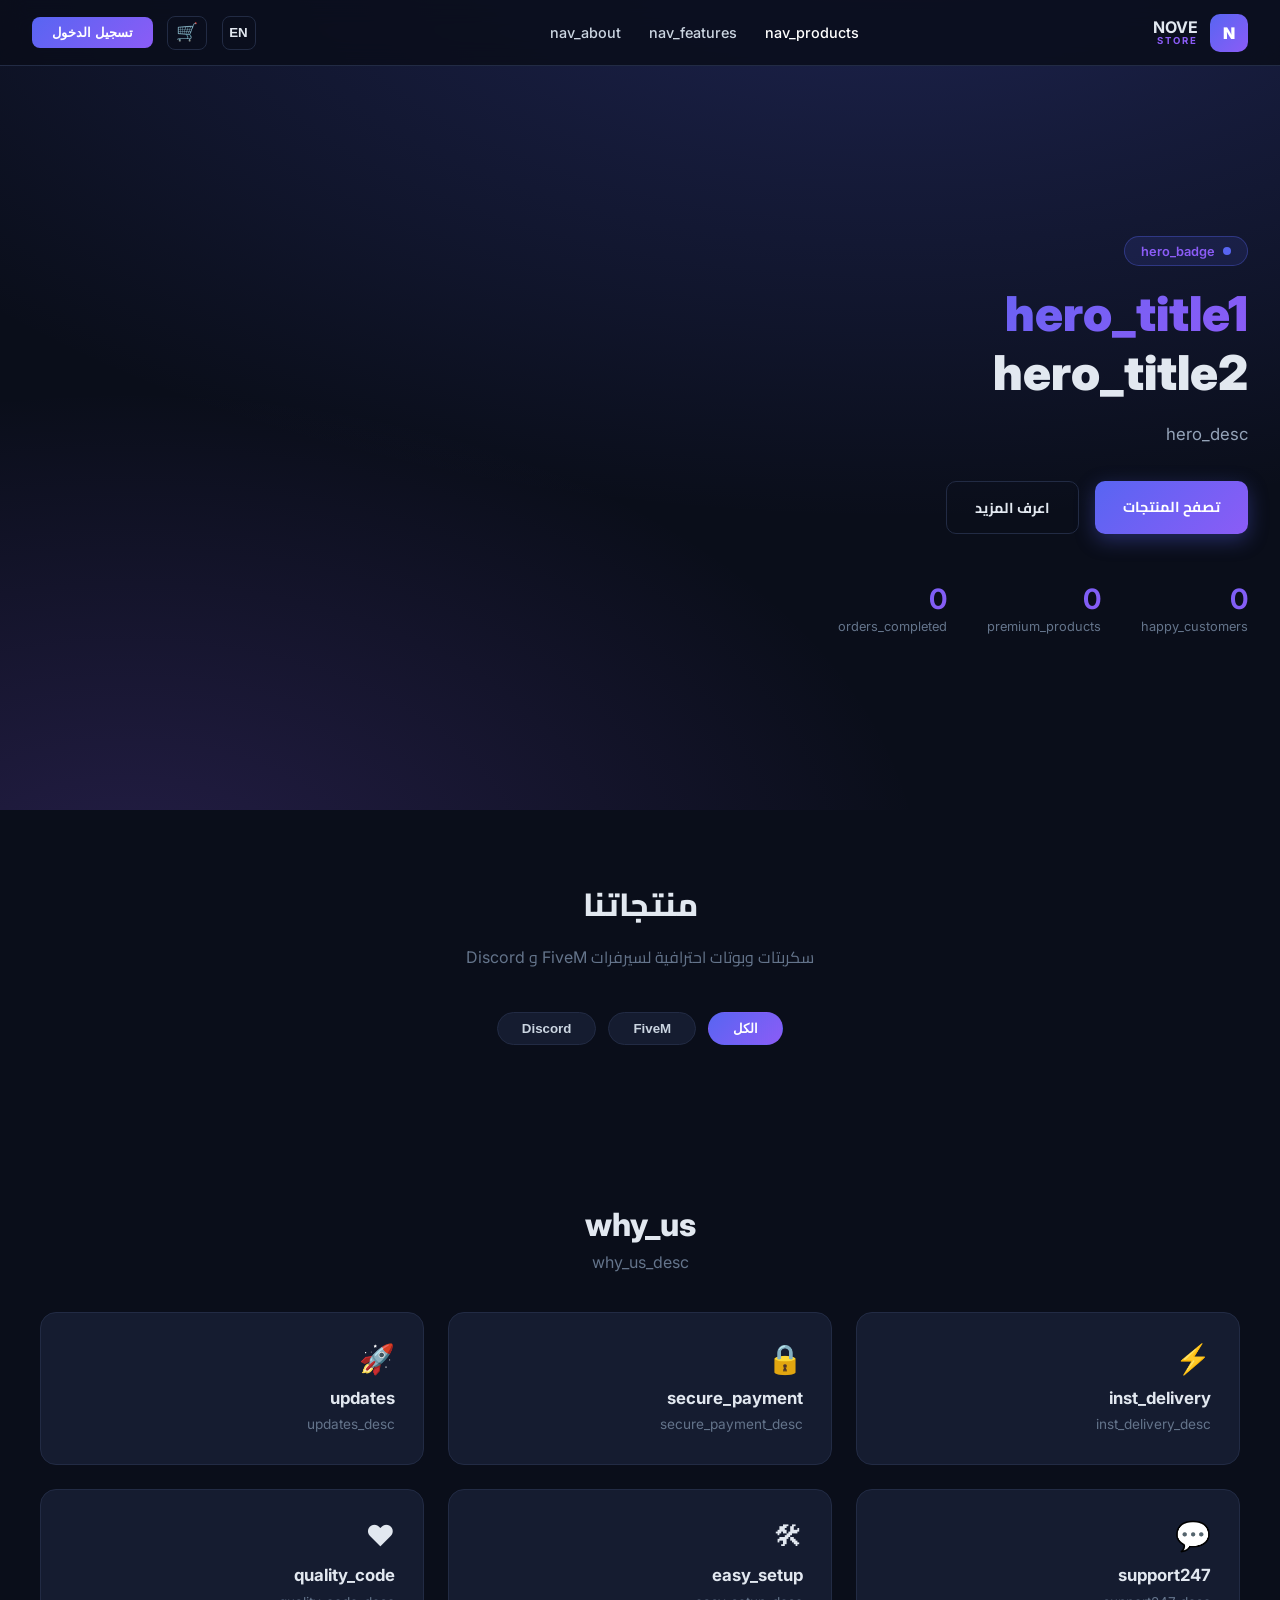
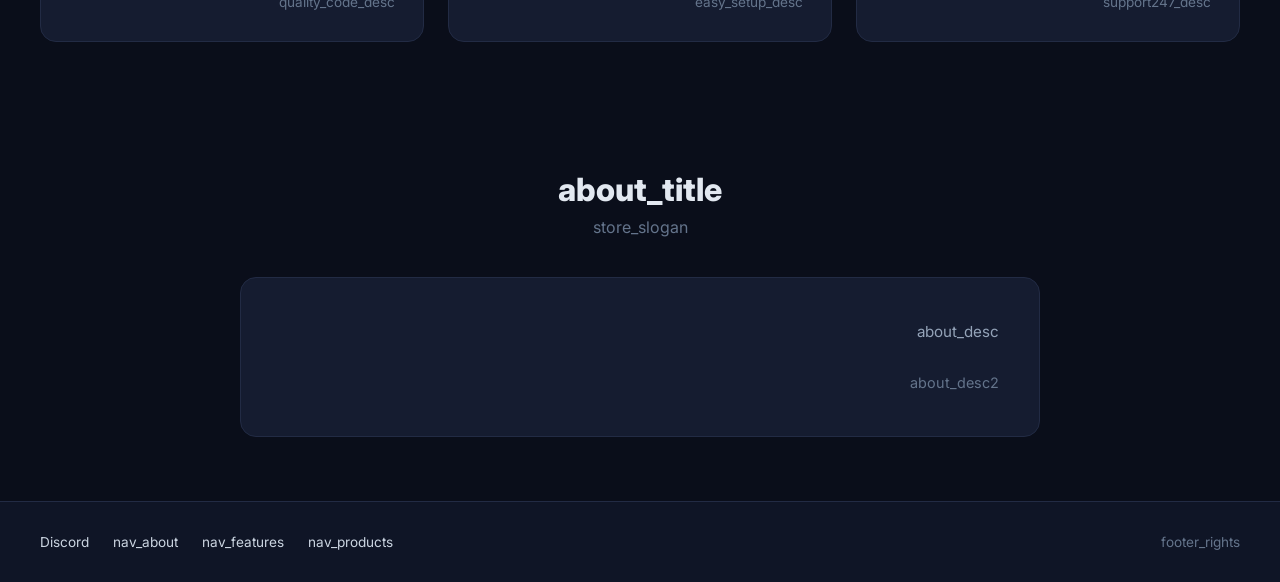
==== index.html @ d432e352 "first commit" ====
<!DOCTYPE html>
<html lang="ar" dir="rtl">
<head>
  <meta charset="UTF-8">
  <meta name="viewport" content="width=device-width, initial-scale=1.0">
  <title>Nove Store - FiveM &amp; Discord Products</title>
  <meta name="description" content="Premium FiveM scripts, Discord bots, and gaming resources.">
  <link rel="icon" href="data:image/svg+xml,<svg xmlns='http://www.w3.org/2000/svg' viewBox='0 0 100 100'><text y='.9em' font-size='90'>N</text></svg>">
  <link rel="stylesheet" href="css/style.css">
</head>
<body>

  <!-- NAVBAR -->
  <nav class="navbar">
    <a href="index.html" class="nav-brand">
      <div class="nav-brand-icon">N</div>
      <div class="nav-brand-text">NOVE <span>STORE</span></div>
    </a>

    <ul class="nav-links">
      <li><a href="#products" class="active" data-i18n="nav_products">Products</a></li>
      <li><a href="#features" data-i18n="nav_features">Features</a></li>
      <li><a href="#about" data-i18n="nav_about">About</a></li>
    </ul>

    <div class="nav-actions">
      <button class="lang-toggle" id="lang-toggle" onclick="APP.toggleLang()" title="Language">EN</button>
      <button class="nav-cart" onclick="APP.openCart()">&#128722;<span class="cart-badge hidden">0</span></button>
      <div id="auth-buttons" class="nav-actions">
        <button class="btn-nav btn-nav-filled" onclick="document.getElementById('auth-modal').classList.add('active')" data-i18n="sign_in">Sign In</button>
      </div>
      <div class="user-menu" id="user-menu">
        <img class="user-avatar" src="" alt="User" onclick="APP.toggleUserDropdown()">
        <div class="user-dropdown">
          <div class="user-dropdown-header">
            <h4 class="user-name">User</h4>
            <p class="user-email">user@email.com</p>
          </div>
          <a href="pages/admin.html" class="admin-link" data-i18n="admin_panel">&#9881; Admin Panel</a>
          <button onclick="APP.logout()" data-i18n="sign_out">&#10140; Sign Out</button>
        </div>
      </div>
      <button class="mobile-toggle">&#9776;</button>
    </div>
  </nav>

  <!-- HERO -->
  <section class="hero" id="home">
    <div class="hero-content">
      <div class="hero-badge"><span class="hero-badge-dot"></span><span data-i18n="hero_badge">Premium FiveM &amp; Discord Products</span></div>
      <h1><span data-i18n="hero_title1">Premium Scripts &amp; Bots</span> <span data-i18n="hero_title2">For Your Server</span></h1>
      <p data-i18n="hero_desc">High-quality FiveM scripts, Discord bots, and gaming resources. Professional tools for serious server owners.</p>
      <div class="hero-actions">
        <a href="#products" class="btn-primary" data-i18n="browse">Browse Products</a>
        <a href="#features" class="btn-secondary" data-i18n="learn_more">Learn More</a>
      </div>
      <div class="hero-stats">
        <div class="hero-stat"><h3 id="stat-customers">0</h3><p data-i18n="happy_customers">Happy Customers</p></div>
        <div class="hero-stat"><h3 id="stat-products">0</h3><p data-i18n="premium_products">Premium Products</p></div>
        <div class="hero-stat"><h3 id="stat-orders">0</h3><p data-i18n="orders_completed">Orders Completed</p></div>
      </div>
    </div>
  </section>

  <!-- PRODUCTS -->
  <section class="section" id="products">
    <div class="section-header">
      <h2 data-i18n="our_products">Our Products</h2>
      <p data-i18n="our_products_desc">Professional scripts and bots for your FiveM and Discord servers</p>
    </div>
    <div class="category-filters">
      <button class="filter-btn active" onclick="APP.filterProducts('all')" data-i18n="all">All</button>
      <button class="filter-btn" onclick="APP.filterProducts('fivem')">FiveM</button>
      <button class="filter-btn" onclick="APP.filterProducts('discord')">Discord</button>
    </div>
    <div class="products-grid" id="products-grid"></div>
  </section>

  <!-- FEATURES -->
  <section class="section" id="features">
    <div class="section-header"><h2 data-i18n="why_us">Why Choose Nove Store?</h2><p data-i18n="why_us_desc">We deliver quality, support, and reliability</p></div>
    <div class="features-grid">
      <div class="feature-card"><div class="feature-icon">&#9889;</div><h3 data-i18n="inst_delivery">Instant Delivery</h3><p data-i18n="inst_delivery_desc">Get your products instantly after payment. No waiting, no delays.</p></div>
      <div class="feature-card"><div class="feature-icon">&#128274;</div><h3 data-i18n="secure_payment">Secure Payment</h3><p data-i18n="secure_payment_desc">Safe and secure payments through PayPal. Your data is protected.</p></div>
      <div class="feature-card"><div class="feature-icon">&#128640;</div><h3 data-i18n="updates">Regular Updates</h3><p data-i18n="updates_desc">All products receive regular updates and improvements.</p></div>
      <div class="feature-card"><div class="feature-icon">&#128172;</div><h3 data-i18n="support247">24/7 Support</h3><p data-i18n="support247_desc">Our support team is available around the clock on Discord.</p></div>
      <div class="feature-card"><div class="feature-icon">&#128736;</div><h3 data-i18n="easy_setup">Easy Setup</h3><p data-i18n="easy_setup_desc">All products come with detailed documentation and easy installation.</p></div>
      <div class="feature-card"><div class="feature-icon">&#10084;</div><h3 data-i18n="quality_code">Quality Code</h3><p data-i18n="quality_code_desc">Clean, optimized, and well-documented code you can trust.</p></div>
    </div>
  </section>

  <!-- ABOUT -->
  <section class="section" id="about">
    <div class="section-header"><h2 data-i18n="about_title">About Nove Store</h2><p data-i18n="store_slogan">Your trusted source for FiveM and Discord products</p></div>
    <div class="features-grid" style="max-width: 800px; margin: 0 auto;">
      <div class="feature-card" style="grid-column: 1 / -1; text-align: right; padding: 2.5rem;">
        <p style="color: var(--gray-300); font-size: 0.95rem; line-height: 1.8; margin-bottom: 1.5rem;" data-i18n="about_desc">Nove Store is a premium marketplace for FiveM scripts, Discord bots, and gaming resources. We specialize in providing high-quality, well-coded products that help you build and manage your gaming communities.</p>
        <p style="color: var(--gray-400); font-size: 0.9rem; line-height: 1.8;" data-i18n="about_desc2">Our mission is to deliver professional-grade tools at affordable prices with exceptional customer support. Every product is tested, documented, and comes with free updates.</p>
      </div>
    </div>
  </section>

  <!-- FOOTER -->
  <footer class="footer">
    <div class="footer-content">
      <p data-i18n="footer_rights">&copy; 2026 Nove Store. All rights reserved.</p>
      <div class="footer-links">
        <a href="#products" data-i18n="nav_products">Products</a>
        <a href="#features" data-i18n="nav_features">Features</a>
        <a href="#about" data-i18n="nav_about">About</a>
        <a href="https://discord.gg/nove" target="_blank">Discord</a>
      </div>
    </div>
  </footer>

  <!-- AUTH MODAL -->
  <div class="modal-overlay" id="auth-modal">
    <div class="modal">
      <button class="modal-close" onclick="APP.closeModal('auth-modal')">&times;</button>
      <div class="modal-body">
        <h2 data-i18n="signin_title">Welcome to Nove Store</h2>
        <p data-i18n="signin_desc">Sign in to make purchases and manage your orders</p>
        <div class="auth-tabs">
          <button class="auth-tab active" data-tab="login" onclick="APP.showAuthTab('login')" data-i18n="tab_login">Login</button>
          <button class="auth-tab" data-tab="register" onclick="APP.showAuthTab('register')" data-i18n="tab_register">Register</button>
        </div>
        <div class="auth-form" id="auth-login-form">
          <form onsubmit="APP.loginWithEmail(event)">
            <div class="form-group">
              <label data-i18n="email_label">Email</label>
              <input type="email" id="auth-email" placeholder="example@email.com" required>
            </div>
            <div class="form-group">
              <label data-i18n="password_label">Password</label>
              <input type="password" id="auth-password" placeholder="&#9679;&#9679;&#9679;&#9679;&#9679;&#9679;" required minlength="6">
            </div>
            <button type="submit" class="auth-google-btn" style="background:var(--primary); color:#fff; margin-top:0.5rem;"><span data-i18n="tab_login">Login</span></button>
          </form>
        </div>
        <div class="auth-form" id="auth-register-form" style="display:none;">
          <form onsubmit="APP.registerWithEmail(event)">
            <div class="form-group">
              <label data-i18n="name_label">Full Name</label>
              <input type="text" id="reg-name" placeholder="John Doe" required>
            </div>
            <div class="form-group">
              <label data-i18n="email_label">Email</label>
              <input type="email" id="reg-email" placeholder="example@email.com" required>
            </div>
            <div class="form-group">
              <label data-i18n="password_label">Password</label>
              <input type="password" id="reg-password" placeholder="&#9679;&#9679;&#9679;&#9679;&#9679;&#9679;" required minlength="6">
            </div>
            <button type="submit" class="auth-google-btn" style="background:var(--primary); color:#fff; margin-top:0.5rem;"><span data-i18n="tab_register">Register</span></button>
          </form>
        </div>
        <p style="text-align:center; font-size: 0.8rem; color: var(--gray-500); margin-top:1rem;" data-i18n="terms_note">By signing in, you agree to our Terms of Service and Privacy Policy</p>
      </div>
    </div>
  </div>

  <!-- CART MODAL -->
  <div class="modal-overlay" id="cart-modal">
    <div class="modal">
      <button class="modal-close" onclick="APP.closeModal('cart-modal')">&times;</button>
      <div class="modal-body"></div>
    </div>
  </div>

  <!-- PRODUCT DETAIL MODAL -->
  <div class="modal-overlay" id="product-modal">
    <div class="modal">
      <div class="modal-body"></div>
    </div>
  </div>

  <script src="js/app.js"></script>
  <script>
    document.addEventListener('DOMContentLoaded', () => {
      APP.applyStaticTranslations();
      const lt = document.getElementById('lang-toggle');
      if (lt) lt.textContent = APP.lang === 'ar' ? 'EN' : 'ع';
      APP.renderProducts();
    });
  </script>
</body>
</html>
---- css/style.css ----
@import url('https://fonts.googleapis.com/css2?family=Cairo:wght@300;400;600;700;900&family=Inter:wght@300;400;500;600;700&display=swap');

:root {
  --bg: #0a0e1a;
  --bg2: #0f1526;
  --card: #151c30;
  --border: #222b44;
  --primary: #5865f2;
  --primary-2: #8b5cf6;
  --secondary: #22d3ee;
  --success: #22c55e;
  --danger: #ef4444;
  --warning: #f59e0b;
  --text: #e2e8f0;
  --text-2: #cbd5e1;
  --gray-300: #94a3b8;
  --gray-400: #64748b;
  --gray-500: #475569;
  --gradient: linear-gradient(135deg, #5865f2, #8b5cf6);
}

* { margin: 0; padding: 0; box-sizing: border-box; }

html { scroll-behavior: smooth; }

body {
  background: var(--bg);
  color: var(--text);
  font-family: 'Inter', 'Cairo', sans-serif;
  min-height: 100vh;
  overflow-x: hidden;
}

a { text-decoration: none; color: inherit; }
ul { list-style: none; }

.hidden { display: none !important; }

/* NAVBAR */
.navbar {
  position: fixed;
  top: 0; left: 0; right: 0;
  z-index: 1000;
  display: flex;
  align-items: center;
  justify-content: space-between;
  padding: 0.85rem 2rem;
  background: rgba(10, 14, 26, 0.85);
  backdrop-filter: blur(12px);
  border-bottom: 1px solid var(--border);
}

.nav-brand { display: flex; align-items: center; gap: 0.75rem; font-weight: 700; }
.nav-brand-icon {
  width: 38px; height: 38px;
  display: flex; align-items: center; justify-content: center;
  border-radius: 10px; font-weight: 900;
  background: var(--gradient); color: #fff;
}
.nav-brand-text { display: flex; flex-direction: column; line-height: 1.1; }
.nav-brand-text span { font-size: 0.6rem; color: var(--primary-2); letter-spacing: 0.2em; }

.nav-links { display: flex; gap: 1.75rem; font-weight: 500; font-size: 0.9rem; }
.nav-links a { color: var(--text-2); transition: color 0.2s; }
.nav-links a:hover, .nav-links a.active { color: #fff; }

.nav-actions { display: flex; align-items: center; gap: 0.9rem; }

.lang-toggle {
  background: none; border: 1px solid var(--border); color: var(--text);
  width: 34px; height: 34px; border-radius: 8px; cursor: pointer; font-weight: 700;
}
.lang-toggle:hover { border-color: var(--primary); }

.nav-cart {
  position: relative; background: none; border: 1px solid var(--border);
  color: var(--text); width: 40px; height: 34px; border-radius: 8px; cursor: pointer; font-size: 1.1rem;
}
.cart-badge {
  position: absolute; top: -8px; right: -8px; background: var(--primary);
  color: #fff; font-size: 0.65rem; font-weight: 700; width: 18px; height: 18px;
  border-radius: 50%; display: flex; align-items: center; justify-content: center;
}

.btn-nav {
  border: none; padding: 0.5rem 1.25rem; border-radius: 8px; font-weight: 600; cursor: pointer;
}
.btn-nav-filled { background: var(--gradient); color: #fff; }
.btn-nav-filled:hover { opacity: 0.9; }

.user-menu { position: relative; display: none; }
.user-avatar { width: 40px; height: 40px; border-radius: 50%; cursor: pointer; border: 2px solid var(--primary); }
.user-dropdown {
  position: absolute; top: 50px; right: 0; min-width: 200px; background: var(--card);
  border: 1px solid var(--border); border-radius: 12px; padding: 0.75rem; display: none;
}
.user-dropdown.active { display: block; }
.user-dropdown-header { padding-bottom: 0.6rem; margin-bottom: 0.6rem; border-bottom: 1px solid var(--border); }
.user-dropdown a, .user-dropdown button {
  display: block; width: 100%; text-align: right; background: none; border: none;
  color: var(--text-2); padding: 0.5rem; border-radius: 6px; cursor: pointer; font-size: 0.85rem;
}
.user-dropdown a:hover, .user-dropdown button:hover { background: var(--bg2); color: #fff; }

.mobile-toggle { display: none; background: none; border: none; color: var(--text); font-size: 1.4rem; cursor: pointer; }

/* HERO */
.hero {
  min-height: 90vh; display: flex; align-items: center;
  padding: 8rem 2rem 4rem; position: relative;
  background: radial-gradient(1200px 600px at 70% -10%, rgba(88,101,242,0.25), transparent),
              radial-gradient(800px 500px at 10% 110%, rgba(139,92,246,0.2), transparent);
}
.hero-content { max-width: 720px; }
.hero-badge {
  display: inline-flex; align-items: center; gap: 0.5rem;
  background: rgba(88,101,242,0.12); border: 1px solid rgba(88,101,242,0.35);
  color: var(--primary-2); padding: 0.4rem 1rem; border-radius: 30px; font-size: 0.8rem; font-weight: 600;
}
.hero-badge-dot { width: 8px; height: 8px; border-radius: 50%; background: var(--primary); }
.hero h1 { font-size: 3rem; line-height: 1.15; margin: 1.25rem 0; font-weight: 900; display: flex; flex-direction: column; gap: 0.25rem; }
.hero h1 span:first-child { background: var(--gradient); -webkit-background-clip: text; background-clip: text; -webkit-text-fill-color: transparent; }
.hero p { color: var(--gray-300); font-size: 1.05rem; line-height: 1.7; max-width: 560px; }

.hero-actions { display: flex; gap: 1rem; margin-top: 2rem; flex-wrap: wrap; }
.btn-primary, .btn-secondary {
  display: inline-block; padding: 0.75rem 1.75rem; border-radius: 10px;
  font-weight: 700; font-size: 0.9rem; transition: transform 0.2s, box-shadow 0.2s; cursor: pointer; border: none;
}
.btn-primary { background: var(--gradient); color: #fff; box-shadow: 0 6px 20px rgba(88,101,242,0.35); }
.btn-primary:hover { transform: translateY(-2px); box-shadow: 0 8px 28px rgba(88,101,242,0.5); }
.btn-secondary { background: transparent; color: var(--text); border: 1px solid var(--border); }
.btn-secondary:hover { border-color: var(--primary); }

.hero-stats { display: flex; gap: 2.5rem; margin-top: 3rem; flex-wrap: wrap; }
.hero-stat h3 { font-size: 1.75rem; background: var(--gradient); -webkit-background-clip: text; background-clip: text; -webkit-text-fill-color: transparent; }
.hero-stat p { color: var(--gray-400); font-size: 0.8rem; }

/* SECTIONS */
.section { padding: 4rem 2rem; }
.section-header { text-align: center; margin-bottom: 2.5rem; }
.section-header h2 { font-size: 2rem; font-weight: 800; }
.section-header p { color: var(--gray-400); margin-top: 0.5rem; }

.category-filters { display: flex; justify-content: center; gap: 0.75rem; margin-bottom: 2rem; flex-wrap: wrap; }
.filter-btn {
  background: var(--card); border: 1px solid var(--border); color: var(--text-2);
  padding: 0.5rem 1.5rem; border-radius: 30px; cursor: pointer; font-weight: 600; transition: all 0.2s;
}
.filter-btn.active, .filter-btn:hover { background: var(--gradient); color: #fff; border-color: transparent; }

.products-grid { display: grid; grid-template-columns: repeat(auto-fill, minmax(260px, 1fr)); gap: 1.5rem; max-width: 1200px; margin: 0 auto; }
.product-card {
  background: var(--card); border: 1px solid var(--border); border-radius: 16px;
  padding: 1.25rem; display: flex; flex-direction: column; gap: 0.75rem; transition: transform 0.2s, border-color 0.2s;
}
.product-card:hover { transform: translateY(-4px); border-color: var(--primary); }
.product-image { width: 100%; height: 160px; object-fit: cover; border-radius: 10px; }
.product-image.placeholder {
  display: flex; align-items: center; justify-content: center; font-size: 3rem; font-weight: 900;
  background: var(--gradient); color: #fff;
}
.product-card h3 { font-size: 1.05rem; }
.product-card p { color: var(--gray-400); font-size: 0.85rem; line-height: 1.5; flex: 1; }
.product-price { font-weight: 800; font-size: 1.2rem; color: var(--secondary); }

/* FEATURES */
.features-grid { display: grid; grid-template-columns: repeat(auto-fill, minmax(290px, 1fr)); gap: 1.5rem; max-width: 1200px; margin: 0 auto; }
.feature-card {
  background: var(--card); border: 1px solid var(--border); border-radius: 16px; padding: 1.75rem; transition: border-color 0.2s;
}
.feature-card:hover { border-color: var(--primary); }
.feature-icon { font-size: 1.8rem; margin-bottom: 0.75rem; }
.feature-card h3 { margin-bottom: 0.4rem; font-size: 1.05rem; }
.feature-card p { color: var(--gray-400); font-size: 0.85rem; line-height: 1.6; }

/* FOOTER */
.footer {
  border-top: 1px solid var(--border); padding: 2rem;
  background: var(--bg2);
}
.footer-content { display: flex; justify-content: space-between; align-items: center; gap: 1rem; flex-wrap: wrap; max-width: 1200px; margin: 0 auto; }
.footer p { color: var(--gray-400); font-size: 0.85rem; }
.footer-links { display: flex; gap: 1.5rem; }
.footer-links a { color: var(--text-2); font-size: 0.85rem; }
.footer-links a:hover { color: var(--primary); }

/* MODALS */
.modal-overlay {
  position: fixed; inset: 0; z-index: 2000; display: none;
  align-items: center; justify-content: center; background: rgba(0,0,0,0.6); backdrop-filter: blur(4px);
}
.modal-overlay.active { display: flex; }
.modal {
  background: var(--card); border: 1px solid var(--border); border-radius: 18px;
  max-width: 420px; width: 90%; max-height: 85vh; overflow-y: auto; position: relative; padding: 1.5rem;
}
.modal-close { position: absolute; top: 0.75rem; left: 0.75rem; background: none; border: none; color: var(--gray-400); font-size: 1.6rem; cursor: pointer; }
.modal-close:hover { color: #fff; }

.auth-tabs { display: flex; gap: 0.5rem; margin: 1.25rem 0; background: var(--bg); padding: 0.35rem; border-radius: 10px; }
.auth-tab { flex: 1; padding: 0.5rem; background: none; border: none; color: var(--gray-400); font-weight: 600; cursor: pointer; border-radius: 8px; }
.auth-tab.active { background: var(--gradient); color: #fff; }

.form-group { margin-bottom: 1rem; }
.form-group label { display: block; margin-bottom: 0.35rem; font-size: 0.85rem; color: var(--text-2); }
.form-group input {
  width: 100%; padding: 0.7rem 0.9rem; background: var(--bg);
  border: 1px solid var(--border); border-radius: 8px; color: var(--text); outline: none;
}
.form-group input:focus { border-color: var(--primary); }

/* CART ITEMS */
.cart-item { display: flex; justify-content: space-between; align-items: center; padding: 0.6rem 0; border-bottom: 1px solid var(--border); }
.cart-item button { background: none; border: none; color: var(--danger); cursor: pointer; font-size: 1rem; }
.cart-total { margin-top: 1rem; font-size: 1.1rem; text-align: left; }

/* ADMIN */
.admin-layout { display: flex; min-height: 100vh; padding-top: 64px; }
.admin-sidebar {
  width: 250px; background: var(--bg2); border-right: 1px solid var(--border);
  padding: 1.5rem 1rem; display: flex; flex-direction: column; gap: 0.35rem; position: sticky; top: 64px; height: calc(100vh - 64px);
}
.admin-sidebar-brand { display: flex; align-items: center; gap: 0.6rem; margin-bottom: 1.5rem; }
.sb-icon { width: 38px; height: 38px; border-radius: 10px; background: var(--gradient); display: flex; align-items: center; justify-content: center; font-weight: 900; }
.sb-title { font-weight: 700; }
.sb-sub { font-size: 0.7rem; color: var(--gray-400); }
.admin-nav-group { font-size: 0.7rem; color: var(--gray-500); text-transform: uppercase; margin: 1rem 0 0.35rem; }
.admin-nav-item {
  display: flex; align-items: center; gap: 0.6rem; width: 100%; padding: 0.6rem 0.75rem;
  background: none; border: none; color: var(--text-2); border-radius: 8px; cursor: pointer; font-size: 0.9rem; text-align: right;
}
.admin-nav-item:hover { background: var(--bg); color: #fff; }
.admin-nav-item.active { background: var(--gradient); color: #fff; }
.nav-badge { margin-left: auto; background: var(--danger); color: #fff; border-radius: 30px; font-size: 0.65rem; padding: 0.1rem 0.5rem; }

.admin-content { flex: 1; padding: 2rem; }
.admin-stats { display: grid; grid-template-columns: repeat(auto-fit, minmax(180px, 1fr)); gap: 1.25rem; margin-top: 1.5rem; }
.stat-card { background: var(--card); border: 1px solid var(--border); border-radius: 14px; padding: 1.25rem; }
.stat-card h3 { font-size: 1.8rem; color: var(--secondary); }
.stat-card p { color: var(--gray-400); font-size: 0.85rem; }

.product-row, .order-row { display: flex; justify-content: space-between; align-items: center; padding: 0.8rem 0; border-bottom: 1px solid var(--border); }

.access-denied { min-height: 70vh; display: flex; align-items: center; justify-content: center; }
.access-denied div { text-align: center; }
.access-denied h1 { font-size: 5rem; margin-bottom: 0.5rem; }
.access-denied p { color: var(--gray-400); margin-bottom: 1rem; }

/* TOAST */
.toast {
  position: fixed; bottom: 2rem; right: 2rem; z-index: 3000;
  background: var(--success); color: #fff; padding: 0.85rem 1.5rem; border-radius: 10px;
  font-weight: 600; display: none; box-shadow: 0 6px 20px rgba(0,0,0,0.4);
}
.toast.error { background: var(--danger); }

/* RESPONSIVE */
@media (max-width: 768px) {
  .nav-links, .mobile-toggle { display: none; }
  .hero h1 { font-size: 2.2rem; }
  .admin-sidebar { width: 220px; }
  .footer-content { flex-direction: column; text-align: center; }
}
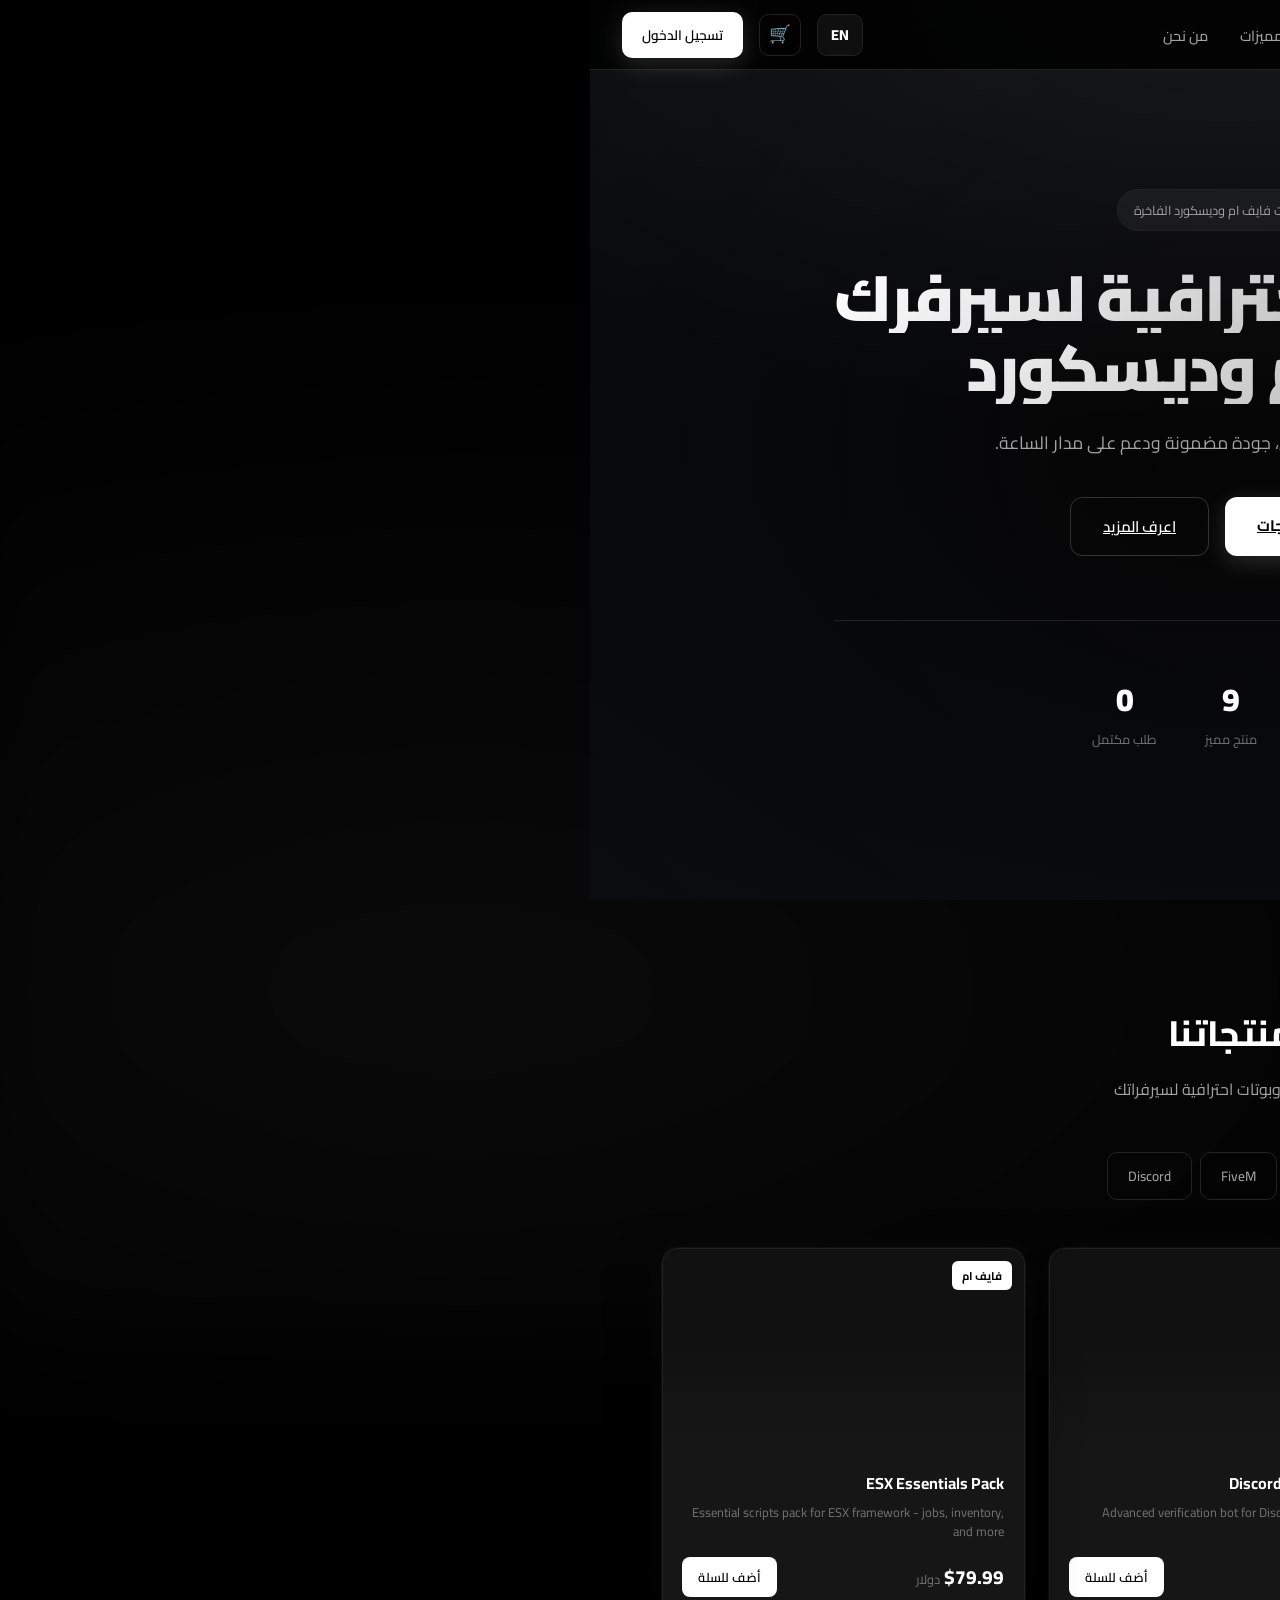
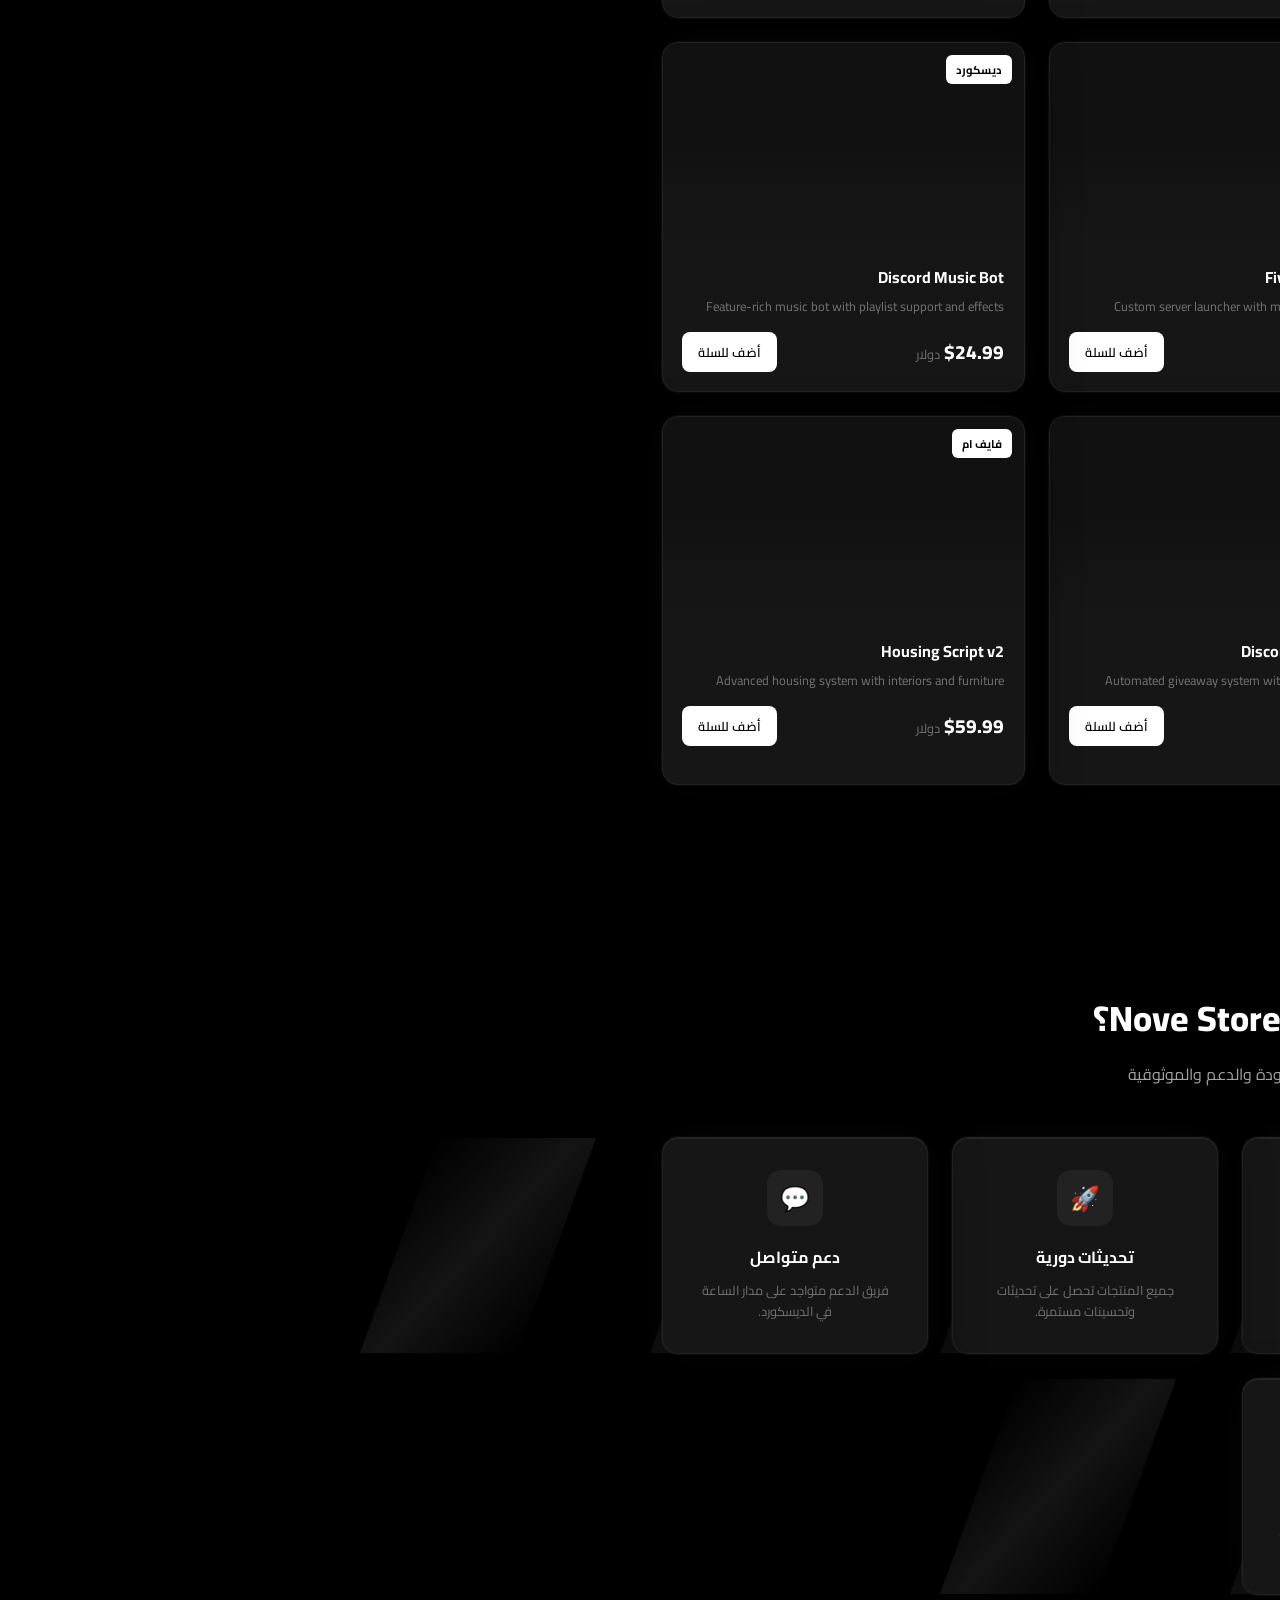
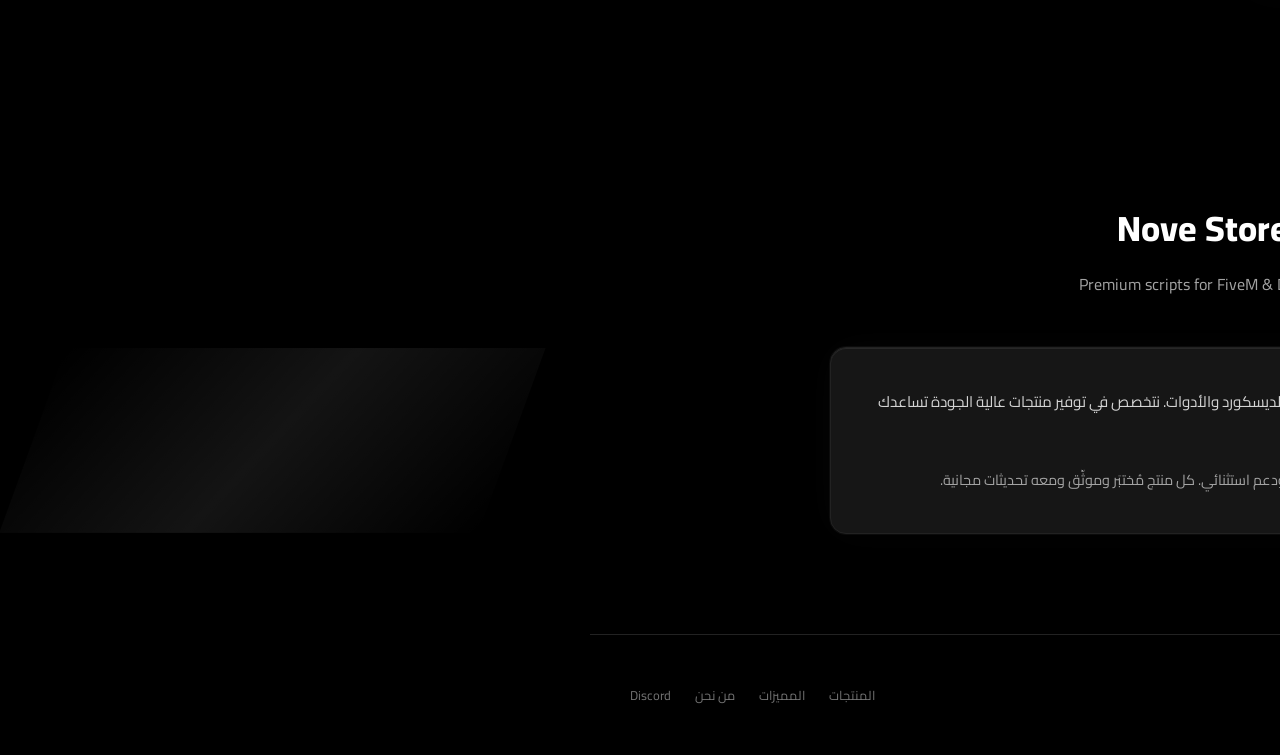
==== commit 1ddf3558: "Restore full featured store design to novestore1" ====
--- a/index.html
+++ b/index.html
@@ -3,10 +3,11 @@
 <head>
   <meta charset="UTF-8">
   <meta name="viewport" content="width=device-width, initial-scale=1.0">
-  <title>Nove Store - FiveM &amp; Discord Products</title>
+  <title>Nove Store - FiveM & Discord Products</title>
   <meta name="description" content="Premium FiveM scripts, Discord bots, and gaming resources.">
+  <link rel="stylesheet" href="css/style.css">
   <link rel="icon" href="data:image/svg+xml,<svg xmlns='http://www.w3.org/2000/svg' viewBox='0 0 100 100'><text y='.9em' font-size='90'>N</text></svg>">
-  <link rel="stylesheet" href="css/style.css">
+  <meta name="google-site-verification" content="wx_KM7F-2cNp20fFD4gjqsaXi8DRKbb-esduzC3COPY" />
 </head>
 <body>
 
@@ -24,11 +25,17 @@
     </ul>
 
     <div class="nav-actions">
-      <button class="lang-toggle" id="lang-toggle" onclick="APP.toggleLang()" title="Language">EN</button>
-      <button class="nav-cart" onclick="APP.openCart()">&#128722;<span class="cart-badge hidden">0</span></button>
+      <button class="lang-toggle" id="lang-toggle" onclick="APP.toggleLang()" title="Language">ع</button>
+
+      <button class="nav-cart" onclick="APP.openCart()">
+        &#128722;
+        <span class="cart-badge hidden">0</span>
+      </button>
+
       <div id="auth-buttons" class="nav-actions">
         <button class="btn-nav btn-nav-filled" onclick="document.getElementById('auth-modal').classList.add('active')" data-i18n="sign_in">Sign In</button>
       </div>
+
       <div class="user-menu" id="user-menu">
         <img class="user-avatar" src="" alt="User" onclick="APP.toggleUserDropdown()">
         <div class="user-dropdown">
@@ -40,6 +47,7 @@
           <button onclick="APP.logout()" data-i18n="sign_out">&#10140; Sign Out</button>
         </div>
       </div>
+
       <button class="mobile-toggle">&#9776;</button>
     </div>
   </nav>
@@ -47,17 +55,35 @@
   <!-- HERO -->
   <section class="hero" id="home">
     <div class="hero-content">
-      <div class="hero-badge"><span class="hero-badge-dot"></span><span data-i18n="hero_badge">Premium FiveM &amp; Discord Products</span></div>
-      <h1><span data-i18n="hero_title1">Premium Scripts &amp; Bots</span> <span data-i18n="hero_title2">For Your Server</span></h1>
-      <p data-i18n="hero_desc">High-quality FiveM scripts, Discord bots, and gaming resources. Professional tools for serious server owners.</p>
+      <div class="hero-badge">
+        <span class="hero-badge-dot"></span>
+        <span data-i18n="hero_badge">Premium FiveM & Discord Products</span>
+      </div>
+      <h1>
+        <span data-i18n="hero_title1">Premium Scripts &amp; Bots</span>
+        <span data-i18n="hero_title2">For Your Server</span>
+      </h1>
+      <p data-i18n="hero_desc">
+        High-quality FiveM scripts, Discord bots, and gaming resources.
+        Professional tools for serious server owners.
+      </p>
       <div class="hero-actions">
         <a href="#products" class="btn-primary" data-i18n="browse">Browse Products</a>
         <a href="#features" class="btn-secondary" data-i18n="learn_more">Learn More</a>
       </div>
       <div class="hero-stats">
-        <div class="hero-stat"><h3 id="stat-customers">0</h3><p data-i18n="happy_customers">Happy Customers</p></div>
-        <div class="hero-stat"><h3 id="stat-products">0</h3><p data-i18n="premium_products">Premium Products</p></div>
-        <div class="hero-stat"><h3 id="stat-orders">0</h3><p data-i18n="orders_completed">Orders Completed</p></div>
+        <div class="hero-stat">
+          <h3 id="stat-customers">0</h3>
+          <p data-i18n="happy_customers">Happy Customers</p>
+        </div>
+        <div class="hero-stat">
+          <h3 id="stat-products">0</h3>
+          <p data-i18n="premium_products">Premium Products</p>
+        </div>
+        <div class="hero-stat">
+          <h3 id="stat-orders">0</h3>
+          <p data-i18n="orders_completed">Orders Completed</p>
+        </div>
       </div>
     </div>
   </section>
@@ -68,34 +94,72 @@
       <h2 data-i18n="our_products">Our Products</h2>
       <p data-i18n="our_products_desc">Professional scripts and bots for your FiveM and Discord servers</p>
     </div>
+
     <div class="category-filters">
       <button class="filter-btn active" onclick="APP.filterProducts('all')" data-i18n="all">All</button>
       <button class="filter-btn" onclick="APP.filterProducts('fivem')">FiveM</button>
       <button class="filter-btn" onclick="APP.filterProducts('discord')">Discord</button>
     </div>
-    <div class="products-grid" id="products-grid"></div>
+
+    <div class="products-grid" id="products-grid">
+      <!-- Products rendered by JS -->
+    </div>
   </section>
 
   <!-- FEATURES -->
   <section class="section" id="features">
-    <div class="section-header"><h2 data-i18n="why_us">Why Choose Nove Store?</h2><p data-i18n="why_us_desc">We deliver quality, support, and reliability</p></div>
+    <div class="section-header">
+      <h2 data-i18n="why_us">Why Choose Nove Store?</h2>
+      <p data-i18n="why_us_desc">We deliver quality, support, and reliability</p>
+    </div>
     <div class="features-grid">
-      <div class="feature-card"><div class="feature-icon">&#9889;</div><h3 data-i18n="inst_delivery">Instant Delivery</h3><p data-i18n="inst_delivery_desc">Get your products instantly after payment. No waiting, no delays.</p></div>
-      <div class="feature-card"><div class="feature-icon">&#128274;</div><h3 data-i18n="secure_payment">Secure Payment</h3><p data-i18n="secure_payment_desc">Safe and secure payments through PayPal. Your data is protected.</p></div>
-      <div class="feature-card"><div class="feature-icon">&#128640;</div><h3 data-i18n="updates">Regular Updates</h3><p data-i18n="updates_desc">All products receive regular updates and improvements.</p></div>
-      <div class="feature-card"><div class="feature-icon">&#128172;</div><h3 data-i18n="support247">24/7 Support</h3><p data-i18n="support247_desc">Our support team is available around the clock on Discord.</p></div>
-      <div class="feature-card"><div class="feature-icon">&#128736;</div><h3 data-i18n="easy_setup">Easy Setup</h3><p data-i18n="easy_setup_desc">All products come with detailed documentation and easy installation.</p></div>
-      <div class="feature-card"><div class="feature-icon">&#10084;</div><h3 data-i18n="quality_code">Quality Code</h3><p data-i18n="quality_code_desc">Clean, optimized, and well-documented code you can trust.</p></div>
+      <div class="feature-card">
+        <div class="feature-icon">&#9889;</div>
+        <h3 data-i18n="inst_delivery">Instant Delivery</h3>
+        <p data-i18n="inst_delivery_desc">Get your products instantly after payment. No waiting, no delays.</p>
+      </div>
+      <div class="feature-card">
+        <div class="feature-icon">&#128274;</div>
+        <h3 data-i18n="secure_payment">Secure Payment</h3>
+        <p data-i18n="secure_payment_desc">Safe and secure payments through PayPal. Your data is protected.</p>
+      </div>
+      <div class="feature-card">
+        <div class="feature-icon">&#128640;</div>
+        <h3 data-i18n="updates">Regular Updates</h3>
+        <p data-i18n="updates_desc">All products receive regular updates and improvements.</p>
+      </div>
+      <div class="feature-card">
+        <div class="feature-icon">&#128172;</div>
+        <h3 data-i18n="support247">24/7 Support</h3>
+        <p data-i18n="support247_desc">Our support team is available around the clock on Discord.</p>
+      </div>
+      <div class="feature-card">
+        <div class="feature-icon">&#128736;</div>
+        <h3 data-i18n="easy_setup">Easy Setup</h3>
+        <p data-i18n="easy_setup_desc">All products come with detailed documentation and easy installation.</p>
+      </div>
+      <div class="feature-card">
+        <div class="feature-icon">&#10084;</div>
+        <h3 data-i18n="quality_code">Quality Code</h3>
+        <p data-i18n="quality_code_desc">Clean, optimized, and well-documented code you can trust.</p>
+      </div>
     </div>
   </section>
 
   <!-- ABOUT -->
   <section class="section" id="about">
-    <div class="section-header"><h2 data-i18n="about_title">About Nove Store</h2><p data-i18n="store_slogan">Your trusted source for FiveM and Discord products</p></div>
+    <div class="section-header">
+      <h2 data-i18n="about_title">About Nove Store</h2>
+      <p data-i18n="store_slogan">Your trusted source for FiveM and Discord products</p>
+    </div>
     <div class="features-grid" style="max-width: 800px; margin: 0 auto;">
       <div class="feature-card" style="grid-column: 1 / -1; text-align: right; padding: 2.5rem;">
-        <p style="color: var(--gray-300); font-size: 0.95rem; line-height: 1.8; margin-bottom: 1.5rem;" data-i18n="about_desc">Nove Store is a premium marketplace for FiveM scripts, Discord bots, and gaming resources. We specialize in providing high-quality, well-coded products that help you build and manage your gaming communities.</p>
-        <p style="color: var(--gray-400); font-size: 0.9rem; line-height: 1.8;" data-i18n="about_desc2">Our mission is to deliver professional-grade tools at affordable prices with exceptional customer support. Every product is tested, documented, and comes with free updates.</p>
+        <p style="color: var(--gray-300); font-size: 0.95rem; line-height: 1.8; margin-bottom: 1.5rem;" data-i18n="about_desc">
+          Nove Store is a premium marketplace for FiveM scripts, Discord bots, and gaming resources. We specialize in providing high-quality, well-coded products that help you build and manage your gaming communities.
+        </p>
+        <p style="color: var(--gray-400); font-size: 0.9rem; line-height: 1.8;" data-i18n="about_desc2">
+          Our mission is to deliver professional-grade tools at affordable prices with exceptional customer support. Every product is tested, documented, and comes with free updates.
+        </p>
       </div>
     </div>
   </section>
@@ -120,10 +184,13 @@
       <div class="modal-body">
         <h2 data-i18n="signin_title">Welcome to Nove Store</h2>
         <p data-i18n="signin_desc">Sign in to make purchases and manage your orders</p>
+
         <div class="auth-tabs">
           <button class="auth-tab active" data-tab="login" onclick="APP.showAuthTab('login')" data-i18n="tab_login">Login</button>
           <button class="auth-tab" data-tab="register" onclick="APP.showAuthTab('register')" data-i18n="tab_register">Register</button>
         </div>
+
+        <!-- LOGIN FORM -->
         <div class="auth-form" id="auth-login-form">
           <form onsubmit="APP.loginWithEmail(event)">
             <div class="form-group">
@@ -132,11 +199,25 @@
             </div>
             <div class="form-group">
               <label data-i18n="password_label">Password</label>
-              <input type="password" id="auth-password" placeholder="&#9679;&#9679;&#9679;&#9679;&#9679;&#9679;" required minlength="6">
-            </div>
-            <button type="submit" class="auth-google-btn" style="background:var(--primary); color:#fff; margin-top:0.5rem;"><span data-i18n="tab_login">Login</span></button>
+              <input type="password" id="auth-password" placeholder="\u2022\u2022\u2022\u2022\u2022\u2022" required minlength="6">
+            </div>
+            <button type="submit" class="auth-google-btn" style="background:var(--primary); color:#fff; margin-top:0.5rem;">
+              <span data-i18n="tab_login">Login</span>
+            </button>
           </form>
-        </div>
+          <div class="auth-divider" data-i18n="or_label">or</div>
+          <button class="auth-google-btn" onclick="APP.loginWithGoogle()">
+            <svg width="20" height="20" viewBox="0 0 24 24">
+              <path d="M22.56 12.25c0-.78-.07-1.53-.2-2.25H12v4.26h5.92a5.06 5.06 0 0 1-2.2 3.32v2.77h3.57c2.08-1.92 3.28-4.74 3.28-8.1z" fill="#4285F4"/>
+              <path d="M12 23c2.97 0 5.46-.98 7.28-2.66l-3.57-2.77c-.98.66-2.23 1.06-3.71 1.06-2.86 0-5.29-1.93-6.16-4.53H2.18v2.84C3.99 20.53 7.7 23 12 23z" fill="#34A853"/>
+              <path d="M5.84 14.09c-.22-.66-.35-1.36-.35-2.09s.13-1.43.35-2.09V7.07H2.18C1.43 8.55 1 10.22 1 12s.43 3.45 1.18 4.93l2.85-2.22.81-.62z" fill="#FBBC05"/>
+              <path d="M12 5.38c1.62 0 3.06.56 4.21 1.64l3.15-3.15C17.45 2.09 14.97 1 12 1 7.7 1 3.99 3.47 2.18 7.07l3.66 2.84c.87-2.6 3.3-4.53 6.16-4.53z" fill="#EA4335"/>
+            </svg>
+            <span data-i18n="google_signin">Sign in with Google</span>
+          </button>
+        </div>
+
+        <!-- REGISTER FORM -->
         <div class="auth-form" id="auth-register-form" style="display:none;">
           <form onsubmit="APP.registerWithEmail(event)">
             <div class="form-group">
@@ -149,12 +230,27 @@
             </div>
             <div class="form-group">
               <label data-i18n="password_label">Password</label>
-              <input type="password" id="reg-password" placeholder="&#9679;&#9679;&#9679;&#9679;&#9679;&#9679;" required minlength="6">
-            </div>
-            <button type="submit" class="auth-google-btn" style="background:var(--primary); color:#fff; margin-top:0.5rem;"><span data-i18n="tab_register">Register</span></button>
+              <input type="password" id="reg-password" placeholder="\u2022\u2022\u2022\u2022\u2022\u2022" required minlength="6">
+            </div>
+            <button type="submit" class="auth-google-btn" style="background:var(--primary); color:#fff; margin-top:0.5rem;">
+              <span data-i18n="tab_register">Register</span>
+            </button>
           </form>
-        </div>
-        <p style="text-align:center; font-size: 0.8rem; color: var(--gray-500); margin-top:1rem;" data-i18n="terms_note">By signing in, you agree to our Terms of Service and Privacy Policy</p>
+          <div class="auth-divider" data-i18n="or_label">or</div>
+          <button class="auth-google-btn" onclick="APP.loginWithGoogle()">
+            <svg width="20" height="20" viewBox="0 0 24 24">
+              <path d="M22.56 12.25c0-.78-.07-1.53-.2-2.25H12v4.26h5.92a5.06 5.06 0 0 1-2.2 3.32v2.77h3.57c2.08-1.92 3.28-4.74 3.28-8.1z" fill="#4285F4"/>
+              <path d="M12 23c2.97 0 5.46-.98 7.28-2.66l-3.57-2.77c-.98.66-2.23 1.06-3.71 1.06-2.86 0-5.29-1.93-6.16-4.53H2.18v2.84C3.99 20.53 7.7 23 12 23z" fill="#34A853"/>
+              <path d="M5.84 14.09c-.22-.66-.35-1.36-.35-2.09s.13-1.43.35-2.09V7.07H2.18C1.43 8.55 1 10.22 1 12s.43 3.45 1.18 4.93l2.85-2.22.81-.62z" fill="#FBBC05"/>
+              <path d="M12 5.38c1.62 0 3.06.56 4.21 1.64l3.15-3.15C17.45 2.09 14.97 1 12 1 7.7 1 3.99 3.47 2.18 7.07l3.66 2.84c.87-2.6 3.3-4.53 6.16-4.53z" fill="#EA4335"/>
+            </svg>
+            <span data-i18n="google_signin">Sign in with Google</span>
+          </button>
+        </div>
+
+        <p style="text-align:center; font-size: 0.8rem; color: var(--gray-500); margin-top:1rem;" data-i18n="terms_note">
+          By signing in, you agree to our Terms of Service and Privacy Policy
+        </p>
       </div>
     </div>
   </div>
@@ -163,25 +259,35 @@
   <div class="modal-overlay" id="cart-modal">
     <div class="modal">
       <button class="modal-close" onclick="APP.closeModal('cart-modal')">&times;</button>
-      <div class="modal-body"></div>
+      <div class="modal-body">
+        <!-- Cart content rendered by JS -->
+      </div>
     </div>
   </div>
 
   <!-- PRODUCT DETAIL MODAL -->
   <div class="modal-overlay" id="product-modal">
     <div class="modal">
-      <div class="modal-body"></div>
-    </div>
+      <div class="modal-body">
+        <!-- Product detail rendered by JS -->
+      </div>
+    </div>
+  </div>
+
+  <!-- SUCCESS PAGE -->
+  <div id="success-content" style="min-height:100vh; display:none; align-items:center; justify-content:center; text-align:center; padding:120px 2rem 2rem;">
   </div>
 
   <script src="js/app.js"></script>
   <script>
     document.addEventListener('DOMContentLoaded', () => {
+      APP.loadSettings();
       APP.applyStaticTranslations();
       const lt = document.getElementById('lang-toggle');
       if (lt) lt.textContent = APP.lang === 'ar' ? 'EN' : 'ع';
+      APP.applyLogo();
       APP.renderProducts();
     });
   </script>
 </body>
-</html>+</html>
--- a/css/style.css
+++ b/css/style.css
@@ -1,264 +1,2570 @@
 @import url('https://fonts.googleapis.com/css2?family=Cairo:wght@300;400;600;700;900&family=Inter:wght@300;400;500;600;700&display=swap');
 
 :root {
-  --bg: #0a0e1a;
-  --bg2: #0f1526;
-  --card: #151c30;
-  --border: #222b44;
-  --primary: #5865f2;
-  --primary-2: #8b5cf6;
-  --secondary: #22d3ee;
-  --success: #22c55e;
-  --danger: #ef4444;
-  --warning: #f59e0b;
-  --text: #e2e8f0;
-  --text-2: #cbd5e1;
-  --gray-300: #94a3b8;
-  --gray-400: #64748b;
-  --gray-500: #475569;
-  --gradient: linear-gradient(135deg, #5865f2, #8b5cf6);
-}
-
-* { margin: 0; padding: 0; box-sizing: border-box; }
-
-html { scroll-behavior: smooth; }
+  --black: #000000;
+  --dark: #0a0a0a;
+  --darker: #111111;
+  --card-bg: #161616;
+  --border: #222222;
+  --border-light: #333333;
+  --white: #ffffff;
+  --gray-100: #f5f5f5;
+  --gray-200: #e5e5e5;
+  --gray-300: #d4d4d4;
+  --gray-400: #a3a3a3;
+  --gray-500: #737373;
+  --gray-600: #525252;
+  --accent: #ffffff;
+  --gradient: linear-gradient(135deg, #000000, #1a1a1a);
+}
+
+* {
+  margin: 0;
+  padding: 0;
+  box-sizing: border-box;
+}
+
+html {
+  scroll-behavior: smooth;
+}
 
 body {
-  background: var(--bg);
-  color: var(--text);
-  font-family: 'Inter', 'Cairo', sans-serif;
+  font-family: 'Cairo', 'Inter', sans-serif;
+  background: var(--black);
+  color: var(--white);
+  direction: rtl;
   min-height: 100vh;
   overflow-x: hidden;
 }
 
-a { text-decoration: none; color: inherit; }
-ul { list-style: none; }
-
-.hidden { display: none !important; }
-
-/* NAVBAR */
+/* ===== LANGUAGE ===== */
+html[dir="ltr"] body {
+  direction: ltr;
+}
+
+html[dir="ltr"] .navbar,
+html[dir="ltr"] .section-header,
+html[dir="ltr"] .footer-content,
+html[dir="ltr"] .modal-body {
+  text-align: left;
+}
+
+html[dir="ltr"] .hero-content {
+  direction: ltr;
+}
+
+html[dir="ltr"] .nav-links a::after {
+  right: 0;
+  left: 0;
+  margin: 0 auto;
+}
+
+html[dir="ltr"] .navbar,
+html[dir="ltr"] .nav-actions,
+html[dir="ltr"] .nav-links,
+html[dir="ltr"] .category-filters,
+html[dir="ltr"] .hero-stats,
+html[dir="ltr"] .hero-actions,
+html[dir="ltr"] .footer-links {
+  flex-direction: row;
+}
+
+html[dir="ltr"] .toolbar-right { margin-left: 0; margin-right: auto; }
+
+/* Admin LTR direction overrides */
+html[dir="ltr"] .admin-sidebar {
+  right: auto;
+  left: 0;
+  border-left: none;
+  border-right: 1px solid var(--border);
+}
+
+html[dir="ltr"] .admin-content {
+  margin-right: 0;
+  margin-left: 280px;
+}
+
+html[dir="ltr"] .admin-nav-item.active {
+  border-right: none;
+  border-left: 3px solid var(--white);
+}
+
+html[dir="ltr"] .admin-sidebar-brand,
+html[dir="ltr"] .admin-nav-item,
+html[dir="ltr"] .admin-owner-card,
+html[dir="ltr"] .admin-table th,
+html[dir="ltr"] .admin-table td,
+html[dir="ltr"] .admin-content,
+html[dir="ltr"] .admin-topbar {
+  direction: ltr;
+  text-align: left;
+}
+
+@media (max-width: 768px) {
+  html[dir="ltr"] .admin-sidebar {
+    right: auto;
+    left: 0;
+    transform: translateX(-100%);
+  }
+  html[dir="ltr"] .admin-sidebar.active {
+    transform: translateX(0);
+  }
+  html[dir="ltr"] .admin-content {
+    margin-left: 0;
+  }
+}
+
+.lang-toggle {
+  background: rgba(255,255,255,0.05);
+  border: 1px solid var(--border);
+  color: var(--white);
+  font-family: inherit;
+  font-weight: 800;
+  width: 46px;
+  height: 42px;
+  border-radius: 10px;
+  cursor: pointer;
+  font-size: 0.9rem;
+  transition: all 0.3s ease;
+}
+
+.lang-toggle:hover {
+  border-color: var(--white);
+  background: var(--white);
+  color: var(--black);
+  box-shadow: 0 0 20px rgba(255,255,255,0.3);
+}
+
+/* ===== FLOATING GLOW EFFECT (float on water with shine) ===== */
+.hero {
+  background:
+    radial-gradient(120% 80% at 50% 0%, rgba(255,255,255,0.06) 0%, transparent 60%),
+    radial-gradient(ellipse at center, #000 0%, #0a0c10 100%);
+}
+
+body {
+  position: relative;
+}
+
+/* Animated water shimmer background */
+body::before {
+  content: '';
+  position: fixed;
+  inset: -50%;
+  z-index: -1;
+  background:
+    radial-gradient(ellipse 60% 40% at 20% 80%, rgba(255,255,255,0.04), transparent),
+    radial-gradient(ellipse 50% 35% at 80% 20%, rgba(255,255,255,0.05), transparent);
+  filter: blur(60px);
+  animation: waterShimmer 14s ease-in-out infinite;
+}
+
+@keyframes waterShimmer {
+  0%, 100% { transform: translate(0,0) rotate(0deg); }
+  33% { transform: translate(-4%, -2%) rotate(3deg); }
+  66% { transform: translate(4%, 2%) rotate(-3deg); }
+}
+
+/* Floating cards with glow + reflection illusion */
+.product-card,
+.feature-card,
+.admin-stat-card,
+.admin-panel-card,
+.admin-form-card,
+.admin-table {
+  animation: floatCard 6s ease-in-out infinite;
+  box-shadow:
+    0 0 0 1px rgba(255,255,255,0.04),
+    0 20px 50px rgba(0,0,0,0.6),
+    inset 0 1px 0 rgba(255,255,255,0.08),
+    0 0 40px rgba(255,255,255,0.03);
+  position: relative;
+}
+
+.product-card:nth-child(odd),
+.admin-stat-card:nth-child(even) {
+  animation-delay: 0.8s;
+}
+
+.product-card:nth-child(3n),
+.admin-stat-card:nth-child(4n) {
+  animation-delay: 1.6s;
+}
+
+@keyframes floatCard {
+  0%, 100% { transform: translateY(0); }
+  50% { transform: translateY(-6px); }
+}
+
+.product-card:hover {
+  animation-play-state: paused;
+}
+
+/* Glow sweep / shine line across cards */
+.product-card::before,
+.feature-card::before,
+.admin-panel-card::before {
+  content: '';
+  position: absolute;
+  top: 0;
+  left: -100%;
+  width: 60%;
+  height: 100%;
+  background: linear-gradient(120deg, transparent, rgba(255,255,255,0.08), transparent);
+  transform: skewX(-20deg);
+  pointer-events: none;
+  animation: shineSweep 5s ease-in-out infinite;
+}
+
+.admin-panel-card::before {
+  animation: none;
+}
+
+@keyframes shineSweep {
+  0% { left: -100%; }
+  45% { left: 200%; }
+  100% { left: 200%; }
+}
+
+/* Rain-like glints on the page */
+.rain-drop {
+  position: fixed;
+  top: -20px;
+  width: 2px;
+  height: 60px;
+  background: linear-gradient(180deg, transparent, rgba(255,255,255,0.06));
+  border-radius: 2px;
+  z-index: 0;
+  pointer-events: none;
+  animation: rainFall linear infinite;
+}
+
+@keyframes rainFall {
+  0% { transform: translateY(0); opacity: 0; }
+  10% { opacity: 1; }
+  100% { transform: translateY(110vh); opacity: 0; }
+}
+
+/* Buttons get a soft glow too */
+.btn-primary,
+.btn-nav-filled,
+.btn-admin-primary {
+  box-shadow: 0 6px 24px rgba(255,255,255,0.15);
+}
+
+.btn-primary:hover,
+.btn-nav-filled:hover,
+.btn-admin-primary:hover {
+  box-shadow: 0 8px 40px rgba(255,255,255,0.35);
+}
+
+/* Modal glows softly */
+.modal {
+  box-shadow: 0 0 0 1px rgba(255,255,255,0.06), 0 30px 80px rgba(0,0,0,0.8), 0 0 60px rgba(255,255,255,0.04);
+  animation: floatCard 5s ease-in-out infinite;
+}
+
+/* Shimmering brand */
+.nav-brand-text {
+  background: linear-gradient(90deg, #fff, #aaa, #fff);
+  background-size: 200% auto;
+  -webkit-background-clip: text;
+  -webkit-text-fill-color: transparent;
+  background-clip: text;
+  animation: shimmerText 3s linear infinite;
+}
+
+@keyframes shimmerText {
+  to { background-position: 200% center; }
+}
+
+::-webkit-scrollbar {
+  width: 8px;
+}
+::-webkit-scrollbar-track {
+  background: var(--dark);
+}
+::-webkit-scrollbar-thumb {
+  background: var(--border-light);
+  border-radius: 4px;
+}
+::-webkit-scrollbar-thumb:hover {
+  background: var(--gray-600);
+}
+
+/* ===== NAVBAR ===== */
 .navbar {
   position: fixed;
-  top: 0; left: 0; right: 0;
+  top: 0;
+  left: 0;
+  right: 0;
   z-index: 1000;
+  background: rgba(0, 0, 0, 0.85);
+  backdrop-filter: blur(20px);
+  border-bottom: 1px solid var(--border);
+  padding: 0 2rem;
+  height: 70px;
   display: flex;
   align-items: center;
   justify-content: space-between;
-  padding: 0.85rem 2rem;
-  background: rgba(10, 14, 26, 0.85);
-  backdrop-filter: blur(12px);
+  transition: all 0.3s ease;
+}
+
+.navbar.scrolled {
+  background: rgba(0, 0, 0, 0.95);
+  box-shadow: 0 4px 30px rgba(0, 0, 0, 0.5);
+}
+
+.nav-brand {
+  display: flex;
+  align-items: center;
+  gap: 12px;
+  text-decoration: none;
+  color: var(--white);
+}
+
+.nav-brand-icon {
+  width: 42px;
+  height: 42px;
+  background: var(--white);
+  color: var(--black);
+  border-radius: 10px;
+  display: flex;
+  align-items: center;
+  justify-content: center;
+  font-weight: 900;
+  font-size: 1.1rem;
+}
+
+.nav-brand-text {
+  font-size: 1.3rem;
+  font-weight: 700;
+  letter-spacing: -0.5px;
+}
+
+.nav-brand-text span {
+  color: var(--gray-400);
+  font-weight: 300;
+}
+
+.nav-links {
+  display: flex;
+  align-items: center;
+  gap: 2rem;
+  list-style: none;
+}
+
+.nav-links a {
+  color: var(--gray-400);
+  text-decoration: none;
+  font-size: 0.9rem;
+  font-weight: 500;
+  transition: color 0.3s ease;
+  position: relative;
+}
+
+.nav-links a:hover,
+.nav-links a.active {
+  color: var(--white);
+}
+
+.nav-links a::after {
+  content: '';
+  position: absolute;
+  bottom: -4px;
+  right: 0;
+  width: 0;
+  height: 2px;
+  background: var(--white);
+  transition: width 0.3s ease;
+}
+
+.nav-links a:hover::after,
+.nav-links a.active::after {
+  width: 100%;
+}
+
+.nav-actions {
+  display: flex;
+  align-items: center;
+  gap: 1rem;
+}
+
+.nav-cart {
+  position: relative;
+  background: none;
+  border: 1px solid var(--border);
+  color: var(--white);
+  width: 42px;
+  height: 42px;
+  border-radius: 10px;
+  cursor: pointer;
+  display: flex;
+  align-items: center;
+  justify-content: center;
+  font-size: 1.1rem;
+  transition: all 0.3s ease;
+}
+
+.nav-cart:hover {
+  border-color: var(--white);
+  background: rgba(255,255,255,0.05);
+}
+
+.cart-badge {
+  position: absolute;
+  top: -5px;
+  left: -5px;
+  background: var(--white);
+  color: var(--black);
+  font-size: 0.65rem;
+  font-weight: 700;
+  width: 18px;
+  height: 18px;
+  border-radius: 50%;
+  display: flex;
+  align-items: center;
+  justify-content: center;
+}
+
+.cart-badge.hidden {
+  display: none;
+}
+
+.btn-nav {
+  padding: 10px 20px;
+  border-radius: 10px;
+  font-size: 0.85rem;
+  font-weight: 600;
+  cursor: pointer;
+  transition: all 0.3s ease;
+  border: none;
+  font-family: inherit;
+}
+
+.btn-nav-outline {
+  background: transparent;
+  color: var(--white);
+  border: 1px solid var(--border-light);
+}
+
+.btn-nav-outline:hover {
+  border-color: var(--white);
+  background: rgba(255,255,255,0.05);
+}
+
+.btn-nav-filled {
+  background: var(--white);
+  color: var(--black);
+}
+
+.btn-nav-filled:hover {
+  background: var(--gray-200);
+  transform: translateY(-1px);
+}
+
+.user-menu {
+  position: relative;
+  display: none;
+}
+
+.user-menu.active {
+  display: block;
+}
+
+.user-avatar {
+  width: 40px;
+  height: 40px;
+  border-radius: 50%;
+  border: 2px solid var(--border-light);
+  cursor: pointer;
+  object-fit: cover;
+}
+
+.user-dropdown {
+  position: absolute;
+  top: 50px;
+  left: 0;
+  background: var(--darker);
+  border: 1px solid var(--border);
+  border-radius: 12px;
+  padding: 8px;
+  min-width: 220px;
+  display: none;
+  box-shadow: 0 20px 60px rgba(0,0,0,0.5);
+}
+
+.user-dropdown.active {
+  display: block;
+}
+
+.user-dropdown-header {
+  padding: 12px;
   border-bottom: 1px solid var(--border);
-}
-
-.nav-brand { display: flex; align-items: center; gap: 0.75rem; font-weight: 700; }
-.nav-brand-icon {
-  width: 38px; height: 38px;
-  display: flex; align-items: center; justify-content: center;
-  border-radius: 10px; font-weight: 900;
-  background: var(--gradient); color: #fff;
-}
-.nav-brand-text { display: flex; flex-direction: column; line-height: 1.1; }
-.nav-brand-text span { font-size: 0.6rem; color: var(--primary-2); letter-spacing: 0.2em; }
-
-.nav-links { display: flex; gap: 1.75rem; font-weight: 500; font-size: 0.9rem; }
-.nav-links a { color: var(--text-2); transition: color 0.2s; }
-.nav-links a:hover, .nav-links a.active { color: #fff; }
-
-.nav-actions { display: flex; align-items: center; gap: 0.9rem; }
-
-.lang-toggle {
-  background: none; border: 1px solid var(--border); color: var(--text);
-  width: 34px; height: 34px; border-radius: 8px; cursor: pointer; font-weight: 700;
-}
-.lang-toggle:hover { border-color: var(--primary); }
-
-.nav-cart {
-  position: relative; background: none; border: 1px solid var(--border);
-  color: var(--text); width: 40px; height: 34px; border-radius: 8px; cursor: pointer; font-size: 1.1rem;
-}
-.cart-badge {
-  position: absolute; top: -8px; right: -8px; background: var(--primary);
-  color: #fff; font-size: 0.65rem; font-weight: 700; width: 18px; height: 18px;
-  border-radius: 50%; display: flex; align-items: center; justify-content: center;
-}
-
-.btn-nav {
-  border: none; padding: 0.5rem 1.25rem; border-radius: 8px; font-weight: 600; cursor: pointer;
-}
-.btn-nav-filled { background: var(--gradient); color: #fff; }
-.btn-nav-filled:hover { opacity: 0.9; }
-
-.user-menu { position: relative; display: none; }
-.user-avatar { width: 40px; height: 40px; border-radius: 50%; cursor: pointer; border: 2px solid var(--primary); }
-.user-dropdown {
-  position: absolute; top: 50px; right: 0; min-width: 200px; background: var(--card);
-  border: 1px solid var(--border); border-radius: 12px; padding: 0.75rem; display: none;
-}
-.user-dropdown.active { display: block; }
-.user-dropdown-header { padding-bottom: 0.6rem; margin-bottom: 0.6rem; border-bottom: 1px solid var(--border); }
-.user-dropdown a, .user-dropdown button {
-  display: block; width: 100%; text-align: right; background: none; border: none;
-  color: var(--text-2); padding: 0.5rem; border-radius: 6px; cursor: pointer; font-size: 0.85rem;
-}
-.user-dropdown a:hover, .user-dropdown button:hover { background: var(--bg2); color: #fff; }
-
-.mobile-toggle { display: none; background: none; border: none; color: var(--text); font-size: 1.4rem; cursor: pointer; }
-
-/* HERO */
+  margin-bottom: 4px;
+}
+
+.user-dropdown-header p {
+  font-size: 0.8rem;
+  color: var(--gray-400);
+}
+
+.user-dropdown-header h4 {
+  font-size: 0.9rem;
+  font-weight: 600;
+}
+
+.user-dropdown a,
+.user-dropdown button {
+  display: flex;
+  align-items: center;
+  gap: 10px;
+  padding: 10px 12px;
+  color: var(--gray-300);
+  text-decoration: none;
+  font-size: 0.85rem;
+  border-radius: 8px;
+  border: none;
+  background: none;
+  width: 100%;
+  cursor: pointer;
+  font-family: inherit;
+  transition: background 0.2s;
+}
+
+.user-dropdown a:hover,
+.user-dropdown button:hover {
+  background: rgba(255,255,255,0.05);
+  color: var(--white);
+}
+
+.user-dropdown .danger {
+  color: #ff4444;
+}
+
+.mobile-toggle {
+  display: none;
+  background: none;
+  border: none;
+  color: var(--white);
+  font-size: 1.5rem;
+  cursor: pointer;
+}
+
+/* ===== HERO ===== */
 .hero {
-  min-height: 90vh; display: flex; align-items: center;
-  padding: 8rem 2rem 4rem; position: relative;
-  background: radial-gradient(1200px 600px at 70% -10%, rgba(88,101,242,0.25), transparent),
-              radial-gradient(800px 500px at 10% 110%, rgba(139,92,246,0.2), transparent);
-}
-.hero-content { max-width: 720px; }
+  min-height: 100vh;
+  display: flex;
+  align-items: center;
+  justify-content: center;
+  text-align: center;
+  padding: 120px 2rem 80px;
+  position: relative;
+  overflow: hidden;
+}
+
+.hero::before {
+  content: '';
+  position: absolute;
+  top: -50%;
+  left: -50%;
+  width: 200%;
+  height: 200%;
+  background: radial-gradient(circle at 50% 50%, rgba(255,255,255,0.02) 0%, transparent 50%);
+  animation: heroGlow 8s ease-in-out infinite;
+}
+
+@keyframes heroGlow {
+  0%, 100% { transform: translate(0, 0); }
+  50% { transform: translate(-5%, 5%); }
+}
+
+.hero-content {
+  position: relative;
+  z-index: 1;
+  max-width: 800px;
+}
+
 .hero-badge {
-  display: inline-flex; align-items: center; gap: 0.5rem;
-  background: rgba(88,101,242,0.12); border: 1px solid rgba(88,101,242,0.35);
-  color: var(--primary-2); padding: 0.4rem 1rem; border-radius: 30px; font-size: 0.8rem; font-weight: 600;
-}
-.hero-badge-dot { width: 8px; height: 8px; border-radius: 50%; background: var(--primary); }
-.hero h1 { font-size: 3rem; line-height: 1.15; margin: 1.25rem 0; font-weight: 900; display: flex; flex-direction: column; gap: 0.25rem; }
-.hero h1 span:first-child { background: var(--gradient); -webkit-background-clip: text; background-clip: text; -webkit-text-fill-color: transparent; }
-.hero p { color: var(--gray-300); font-size: 1.05rem; line-height: 1.7; max-width: 560px; }
-
-.hero-actions { display: flex; gap: 1rem; margin-top: 2rem; flex-wrap: wrap; }
-.btn-primary, .btn-secondary {
-  display: inline-block; padding: 0.75rem 1.75rem; border-radius: 10px;
-  font-weight: 700; font-size: 0.9rem; transition: transform 0.2s, box-shadow 0.2s; cursor: pointer; border: none;
-}
-.btn-primary { background: var(--gradient); color: #fff; box-shadow: 0 6px 20px rgba(88,101,242,0.35); }
-.btn-primary:hover { transform: translateY(-2px); box-shadow: 0 8px 28px rgba(88,101,242,0.5); }
-.btn-secondary { background: transparent; color: var(--text); border: 1px solid var(--border); }
-.btn-secondary:hover { border-color: var(--primary); }
-
-.hero-stats { display: flex; gap: 2.5rem; margin-top: 3rem; flex-wrap: wrap; }
-.hero-stat h3 { font-size: 1.75rem; background: var(--gradient); -webkit-background-clip: text; background-clip: text; -webkit-text-fill-color: transparent; }
-.hero-stat p { color: var(--gray-400); font-size: 0.8rem; }
-
-/* SECTIONS */
-.section { padding: 4rem 2rem; }
-.section-header { text-align: center; margin-bottom: 2.5rem; }
-.section-header h2 { font-size: 2rem; font-weight: 800; }
-.section-header p { color: var(--gray-400); margin-top: 0.5rem; }
-
-.category-filters { display: flex; justify-content: center; gap: 0.75rem; margin-bottom: 2rem; flex-wrap: wrap; }
+  display: inline-flex;
+  align-items: center;
+  gap: 8px;
+  padding: 8px 16px;
+  background: rgba(255,255,255,0.05);
+  border: 1px solid var(--border);
+  border-radius: 50px;
+  font-size: 0.8rem;
+  color: var(--gray-400);
+  margin-bottom: 2rem;
+}
+
+.hero-badge-dot {
+  width: 6px;
+  height: 6px;
+  background: var(--white);
+  border-radius: 50%;
+  animation: pulse 2s infinite;
+}
+
+@keyframes pulse {
+  0%, 100% { opacity: 1; }
+  50% { opacity: 0.3; }
+}
+
+.hero h1 {
+  font-size: 4rem;
+  font-weight: 900;
+  line-height: 1.1;
+  margin-bottom: 1.5rem;
+  letter-spacing: -2px;
+}
+
+.hero h1 span {
+  display: block;
+  background: linear-gradient(135deg, var(--white), var(--gray-400));
+  -webkit-background-clip: text;
+  -webkit-text-fill-color: transparent;
+  background-clip: text;
+}
+
+.hero p {
+  font-size: 1.1rem;
+  color: var(--gray-400);
+  max-width: 550px;
+  margin: 0 auto 2.5rem;
+  line-height: 1.7;
+}
+
+.hero-actions {
+  display: flex;
+  gap: 1rem;
+  justify-content: center;
+  flex-wrap: wrap;
+}
+
+.btn-primary {
+  padding: 14px 32px;
+  background: var(--white);
+  color: var(--black);
+  border: none;
+  border-radius: 12px;
+  font-size: 0.95rem;
+  font-weight: 700;
+  cursor: pointer;
+  font-family: inherit;
+  transition: all 0.3s ease;
+}
+
+.btn-primary:hover {
+  background: var(--gray-200);
+  transform: translateY(-2px);
+  box-shadow: 0 10px 30px rgba(255,255,255,0.1);
+}
+
+.btn-secondary {
+  padding: 14px 32px;
+  background: transparent;
+  color: var(--white);
+  border: 1px solid var(--border-light);
+  border-radius: 12px;
+  font-size: 0.95rem;
+  font-weight: 600;
+  cursor: pointer;
+  font-family: inherit;
+  transition: all 0.3s ease;
+}
+
+.btn-secondary:hover {
+  border-color: var(--white);
+  background: rgba(255,255,255,0.05);
+}
+
+.hero-stats {
+  display: flex;
+  justify-content: center;
+  gap: 3rem;
+  margin-top: 4rem;
+  padding-top: 3rem;
+  border-top: 1px solid var(--border);
+}
+
+.hero-stat h3 {
+  font-size: 2rem;
+  font-weight: 900;
+}
+
+.hero-stat p {
+  font-size: 0.8rem;
+  color: var(--gray-500);
+  margin: 0;
+}
+
+/* ===== SECTIONS ===== */
+.section {
+  padding: 100px 2rem;
+  max-width: 1200px;
+  margin: 0 auto;
+}
+
+.section-header {
+  text-align: center;
+  margin-bottom: 3rem;
+}
+
+.section-header h2 {
+  font-size: 2.2rem;
+  font-weight: 800;
+  margin-bottom: 0.5rem;
+}
+
+.section-header p {
+  color: var(--gray-400);
+  font-size: 1rem;
+}
+
+.category-filters {
+  display: flex;
+  justify-content: center;
+  gap: 0.5rem;
+  margin-bottom: 3rem;
+  flex-wrap: wrap;
+}
+
 .filter-btn {
-  background: var(--card); border: 1px solid var(--border); color: var(--text-2);
-  padding: 0.5rem 1.5rem; border-radius: 30px; cursor: pointer; font-weight: 600; transition: all 0.2s;
-}
-.filter-btn.active, .filter-btn:hover { background: var(--gradient); color: #fff; border-color: transparent; }
-
-.products-grid { display: grid; grid-template-columns: repeat(auto-fill, minmax(260px, 1fr)); gap: 1.5rem; max-width: 1200px; margin: 0 auto; }
+  padding: 10px 20px;
+  background: transparent;
+  border: 1px solid var(--border);
+  color: var(--gray-400);
+  border-radius: 10px;
+  font-size: 0.85rem;
+  font-weight: 500;
+  cursor: pointer;
+  font-family: inherit;
+  transition: all 0.3s ease;
+}
+
+.filter-btn:hover,
+.filter-btn.active {
+  background: var(--white);
+  color: var(--black);
+  border-color: var(--white);
+}
+
+/* ===== PRODUCTS GRID ===== */
+.products-grid {
+  display: grid;
+  grid-template-columns: repeat(auto-fill, minmax(280px, 1fr));
+  gap: 1.5rem;
+}
+
 .product-card {
-  background: var(--card); border: 1px solid var(--border); border-radius: 16px;
-  padding: 1.25rem; display: flex; flex-direction: column; gap: 0.75rem; transition: transform 0.2s, border-color 0.2s;
-}
-.product-card:hover { transform: translateY(-4px); border-color: var(--primary); }
-.product-image { width: 100%; height: 160px; object-fit: cover; border-radius: 10px; }
-.product-image.placeholder {
-  display: flex; align-items: center; justify-content: center; font-size: 3rem; font-weight: 900;
-  background: var(--gradient); color: #fff;
-}
-.product-card h3 { font-size: 1.05rem; }
-.product-card p { color: var(--gray-400); font-size: 0.85rem; line-height: 1.5; flex: 1; }
-.product-price { font-weight: 800; font-size: 1.2rem; color: var(--secondary); }
-
-/* FEATURES */
-.features-grid { display: grid; grid-template-columns: repeat(auto-fill, minmax(290px, 1fr)); gap: 1.5rem; max-width: 1200px; margin: 0 auto; }
+  background: var(--card-bg);
+  border: 1px solid var(--border);
+  border-radius: 16px;
+  overflow: hidden;
+  transition: all 0.3s ease;
+  cursor: pointer;
+}
+
+.product-card:hover {
+  border-color: var(--border-light);
+  transform: translateY(-4px);
+  box-shadow: 0 20px 60px rgba(0,0,0,0.4);
+}
+
+.product-image {
+  width: 100%;
+  height: 200px;
+  background: var(--darker);
+  display: flex;
+  align-items: center;
+  justify-content: center;
+  font-size: 3rem;
+  position: relative;
+  overflow: hidden;
+}
+
+.product-image::after {
+  content: '';
+  position: absolute;
+  inset: 0;
+  background: linear-gradient(180deg, transparent 50%, var(--card-bg) 100%);
+}
+
+.product-tag {
+  position: absolute;
+  top: 12px;
+  right: 12px;
+  padding: 4px 10px;
+  background: var(--white);
+  color: var(--black);
+  font-size: 0.7rem;
+  font-weight: 700;
+  border-radius: 6px;
+  z-index: 1;
+}
+
+.product-info {
+  padding: 1.2rem;
+}
+
+.product-info h3 {
+  font-size: 1rem;
+  font-weight: 700;
+  margin-bottom: 0.3rem;
+}
+
+.product-info p {
+  font-size: 0.8rem;
+  color: var(--gray-500);
+  margin-bottom: 1rem;
+  line-height: 1.5;
+}
+
+.product-footer {
+  display: flex;
+  align-items: center;
+  justify-content: space-between;
+}
+
+.product-price {
+  font-size: 1.2rem;
+  font-weight: 800;
+}
+
+.product-price span {
+  font-size: 0.8rem;
+  font-weight: 400;
+  color: var(--gray-500);
+}
+
+.btn-add-cart {
+  padding: 8px 16px;
+  background: var(--white);
+  color: var(--black);
+  border: none;
+  border-radius: 8px;
+  font-size: 0.8rem;
+  font-weight: 600;
+  cursor: pointer;
+  font-family: inherit;
+  transition: all 0.3s ease;
+}
+
+.btn-add-cart:hover {
+  background: var(--gray-200);
+}
+
+.btn-add-cart.added {
+  background: var(--gray-600);
+  color: var(--white);
+}
+
+/* ===== FEATURES ===== */
+.features-grid {
+  display: grid;
+  grid-template-columns: repeat(auto-fit, minmax(250px, 1fr));
+  gap: 1.5rem;
+}
+
 .feature-card {
-  background: var(--card); border: 1px solid var(--border); border-radius: 16px; padding: 1.75rem; transition: border-color 0.2s;
-}
-.feature-card:hover { border-color: var(--primary); }
-.feature-icon { font-size: 1.8rem; margin-bottom: 0.75rem; }
-.feature-card h3 { margin-bottom: 0.4rem; font-size: 1.05rem; }
-.feature-card p { color: var(--gray-400); font-size: 0.85rem; line-height: 1.6; }
-
-/* FOOTER */
+  padding: 2rem;
+  background: var(--card-bg);
+  border: 1px solid var(--border);
+  border-radius: 16px;
+  text-align: center;
+  transition: all 0.3s ease;
+}
+
+.feature-card:hover {
+  border-color: var(--border-light);
+  transform: translateY(-2px);
+}
+
+.feature-icon {
+  width: 56px;
+  height: 56px;
+  background: rgba(255,255,255,0.05);
+  border-radius: 14px;
+  display: flex;
+  align-items: center;
+  justify-content: center;
+  font-size: 1.5rem;
+  margin: 0 auto 1rem;
+}
+
+.feature-card h3 {
+  font-size: 1rem;
+  font-weight: 700;
+  margin-bottom: 0.5rem;
+}
+
+.feature-card p {
+  font-size: 0.8rem;
+  color: var(--gray-500);
+  line-height: 1.6;
+}
+
+/* ===== FOOTER ===== */
 .footer {
-  border-top: 1px solid var(--border); padding: 2rem;
-  background: var(--bg2);
-}
-.footer-content { display: flex; justify-content: space-between; align-items: center; gap: 1rem; flex-wrap: wrap; max-width: 1200px; margin: 0 auto; }
-.footer p { color: var(--gray-400); font-size: 0.85rem; }
-.footer-links { display: flex; gap: 1.5rem; }
-.footer-links a { color: var(--text-2); font-size: 0.85rem; }
-.footer-links a:hover { color: var(--primary); }
-
-/* MODALS */
+  border-top: 1px solid var(--border);
+  padding: 3rem 2rem;
+  text-align: center;
+}
+
+.footer-content {
+  max-width: 1200px;
+  margin: 0 auto;
+  display: flex;
+  justify-content: space-between;
+  align-items: center;
+  flex-wrap: wrap;
+  gap: 1rem;
+}
+
+.footer p {
+  color: var(--gray-500);
+  font-size: 0.8rem;
+}
+
+.footer-links {
+  display: flex;
+  gap: 1.5rem;
+}
+
+.footer-links a {
+  color: var(--gray-500);
+  text-decoration: none;
+  font-size: 0.8rem;
+  transition: color 0.3s;
+}
+
+.footer-links a:hover {
+  color: var(--white);
+}
+
+/* ===== MODALS ===== */
 .modal-overlay {
-  position: fixed; inset: 0; z-index: 2000; display: none;
-  align-items: center; justify-content: center; background: rgba(0,0,0,0.6); backdrop-filter: blur(4px);
-}
-.modal-overlay.active { display: flex; }
+  position: fixed;
+  inset: 0;
+  background: rgba(0,0,0,0.8);
+  backdrop-filter: blur(10px);
+  z-index: 2000;
+  display: none;
+  align-items: center;
+  justify-content: center;
+  padding: 2rem;
+}
+
+.modal-overlay.active {
+  display: flex;
+}
+
 .modal {
-  background: var(--card); border: 1px solid var(--border); border-radius: 18px;
-  max-width: 420px; width: 90%; max-height: 85vh; overflow-y: auto; position: relative; padding: 1.5rem;
-}
-.modal-close { position: absolute; top: 0.75rem; left: 0.75rem; background: none; border: none; color: var(--gray-400); font-size: 1.6rem; cursor: pointer; }
-.modal-close:hover { color: #fff; }
-
-.auth-tabs { display: flex; gap: 0.5rem; margin: 1.25rem 0; background: var(--bg); padding: 0.35rem; border-radius: 10px; }
-.auth-tab { flex: 1; padding: 0.5rem; background: none; border: none; color: var(--gray-400); font-weight: 600; cursor: pointer; border-radius: 8px; }
-.auth-tab.active { background: var(--gradient); color: #fff; }
-
-.form-group { margin-bottom: 1rem; }
-.form-group label { display: block; margin-bottom: 0.35rem; font-size: 0.85rem; color: var(--text-2); }
-.form-group input {
-  width: 100%; padding: 0.7rem 0.9rem; background: var(--bg);
-  border: 1px solid var(--border); border-radius: 8px; color: var(--text); outline: none;
-}
-.form-group input:focus { border-color: var(--primary); }
-
-/* CART ITEMS */
-.cart-item { display: flex; justify-content: space-between; align-items: center; padding: 0.6rem 0; border-bottom: 1px solid var(--border); }
-.cart-item button { background: none; border: none; color: var(--danger); cursor: pointer; font-size: 1rem; }
-.cart-total { margin-top: 1rem; font-size: 1.1rem; text-align: left; }
-
-/* ADMIN */
-.admin-layout { display: flex; min-height: 100vh; padding-top: 64px; }
+  background: var(--darker);
+  border: 1px solid var(--border);
+  border-radius: 20px;
+  width: 100%;
+  max-width: 480px;
+  max-height: 90vh;
+  overflow-y: auto;
+  position: relative;
+}
+
+.modal-close {
+  position: absolute;
+  top: 16px;
+  left: 16px;
+  background: rgba(255,255,255,0.1);
+  border: none;
+  color: var(--white);
+  width: 36px;
+  height: 36px;
+  border-radius: 50%;
+  cursor: pointer;
+  font-size: 1rem;
+  display: flex;
+  align-items: center;
+  justify-content: center;
+  z-index: 1;
+  transition: background 0.3s;
+}
+
+.modal-close:hover {
+  background: rgba(255,255,255,0.2);
+}
+
+.modal-body {
+  padding: 2rem;
+}
+
+#cart-modal .modal {
+  max-width: 680px;
+}
+
+#cart-modal .modal-body {
+  padding: 2rem;
+  display: flex;
+  flex-direction: column;
+  min-height: 60vh;
+}
+
+.modal-body h2 {
+  font-size: 1.5rem;
+  font-weight: 800;
+  margin-bottom: 0.5rem;
+}
+
+.modal-body > p {
+  color: var(--gray-400);
+  font-size: 0.85rem;
+  margin-bottom: 2rem;
+}
+
+/* ===== CART ===== */
+.cart-items {
+  margin-bottom: 1.5rem;
+  flex: 1;
+  overflow-y: auto;
+  max-height: 50vh;
+}
+
+#cart-modal .cart-empty {
+  flex: 1;
+  display: flex;
+  flex-direction: column;
+  align-items: center;
+  justify-content: center;
+}
+
+.cart-item {
+  display: flex;
+  align-items: center;
+  gap: 1rem;
+  padding: 1rem;
+  background: var(--card-bg);
+  border-radius: 12px;
+  margin-bottom: 0.75rem;
+}
+
+.cart-item-icon {
+  width: 48px;
+  height: 48px;
+  background: rgba(255,255,255,0.05);
+  border-radius: 10px;
+  display: flex;
+  align-items: center;
+  justify-content: center;
+  font-size: 1.2rem;
+  flex-shrink: 0;
+}
+
+.cart-item-details {
+  flex: 1;
+}
+
+.cart-item-details h4 {
+  font-size: 0.9rem;
+  font-weight: 600;
+}
+
+.cart-item-details p {
+  font-size: 0.75rem;
+  color: var(--gray-500);
+}
+
+.cart-item-price {
+  font-weight: 700;
+  font-size: 0.9rem;
+}
+
+.cart-item-remove {
+  background: none;
+  border: none;
+  color: var(--gray-500);
+  cursor: pointer;
+  font-size: 1rem;
+  padding: 4px;
+  transition: color 0.3s;
+}
+
+.cart-item-remove:hover {
+  color: #ff4444;
+}
+
+.cart-empty {
+  text-align: center;
+  padding: 3rem 1rem;
+  color: var(--gray-500);
+}
+
+.cart-empty-icon {
+  font-size: 3rem;
+  margin-bottom: 1rem;
+}
+
+.cart-summary {
+  border-top: 1px solid var(--border);
+  padding-top: 1.2rem;
+  margin-top: auto;
+  display: flex;
+  flex-direction: column;
+  align-items: flex-end;
+}
+
+.cart-summary > .cart-total,
+.cart-summary > #paypal-button-container,
+.cart-summary > .btn-primary {
+  width: min(100%, 320px);
+}
+
+.cart-total {
+  display: flex;
+  justify-content: space-between;
+  align-items: center;
+  margin-bottom: 1rem;
+}
+
+.cart-total span {
+  color: var(--gray-400);
+  font-size: 0.9rem;
+  font-weight: 600;
+}
+
+.cart-total strong {
+  font-size: 1.5rem;
+  font-weight: 800;
+  color: var(--primary);
+}
+
+#paypal-button-container {
+  margin-top: 1rem;
+  min-height: 50px;
+}
+
+/* ===== AUTH ===== */
+.auth-tabs {
+  display: flex;
+  gap: 4px;
+  background: var(--gray-800);
+  border-radius: 10px;
+  padding: 4px;
+  margin-bottom: 1.2rem;
+}
+.auth-tab {
+  flex: 1;
+  padding: 10px;
+  border: none;
+  border-radius: 8px;
+  background: transparent;
+  color: var(--gray-400);
+  font-size: 0.9rem;
+  font-weight: 600;
+  cursor: pointer;
+  font-family: inherit;
+  transition: all 0.3s ease;
+}
+.auth-tab.active {
+  background: var(--primary);
+  color: #fff;
+}
+.auth-tab:not(.active):hover {
+  background: var(--gray-700);
+  color: var(--gray-200);
+}
+.auth-form .form-group {
+  margin-bottom: 0.8rem;
+}
+.auth-form .form-group label {
+  font-size: 0.8rem;
+  color: var(--gray-300);
+  margin-bottom: 4px;
+  display: block;
+}
+.auth-form .form-group input {
+  width: 100%;
+  padding: 12px 14px;
+  background: var(--gray-800);
+  border: 1px solid var(--border);
+  border-radius: 10px;
+  color: var(--gray-100);
+  font-size: 0.9rem;
+  font-family: inherit;
+  outline: none;
+  transition: border 0.3s ease;
+  box-sizing: border-box;
+}
+.auth-form .form-group input:focus {
+  border-color: var(--primary);
+}
+.auth-google-btn {
+  width: 100%;
+  padding: 14px;
+  background: var(--white);
+  color: var(--black);
+  border: none;
+  border-radius: 12px;
+  font-size: 0.95rem;
+  font-weight: 600;
+  cursor: pointer;
+  font-family: inherit;
+  display: flex;
+  align-items: center;
+  justify-content: center;
+  gap: 10px;
+  transition: all 0.3s ease;
+}
+
+.auth-google-btn:hover {
+  background: var(--gray-200);
+}
+
+.auth-google-btn img {
+  width: 20px;
+  height: 20px;
+}
+
+.auth-divider {
+  display: flex;
+  align-items: center;
+  gap: 1rem;
+  margin: 1.5rem 0;
+  color: var(--gray-600);
+  font-size: 0.8rem;
+}
+
+.auth-divider::before,
+.auth-divider::after {
+  content: '';
+  flex: 1;
+  height: 1px;
+  background: var(--border);
+}
+
+/* ===== ADMIN PANEL ===== */
+.admin-layout {
+  display: flex;
+  min-height: 100vh;
+  padding-top: 70px;
+}
+
 .admin-sidebar {
-  width: 250px; background: var(--bg2); border-right: 1px solid var(--border);
-  padding: 1.5rem 1rem; display: flex; flex-direction: column; gap: 0.35rem; position: sticky; top: 64px; height: calc(100vh - 64px);
-}
-.admin-sidebar-brand { display: flex; align-items: center; gap: 0.6rem; margin-bottom: 1.5rem; }
-.sb-icon { width: 38px; height: 38px; border-radius: 10px; background: var(--gradient); display: flex; align-items: center; justify-content: center; font-weight: 900; }
-.sb-title { font-weight: 700; }
-.sb-sub { font-size: 0.7rem; color: var(--gray-400); }
-.admin-nav-group { font-size: 0.7rem; color: var(--gray-500); text-transform: uppercase; margin: 1rem 0 0.35rem; }
+  width: 260px;
+  background: var(--dark);
+  border-left: 1px solid var(--border);
+  padding: 2rem 0;
+  position: fixed;
+  top: 70px;
+  right: 0;
+  bottom: 0;
+  overflow-y: auto;
+}
+
+.admin-sidebar-header {
+  padding: 0 1.5rem 1.5rem;
+  border-bottom: 1px solid var(--border);
+  margin-bottom: 1rem;
+}
+
+.admin-sidebar-header h3 {
+  font-size: 0.75rem;
+  color: var(--gray-500);
+  text-transform: uppercase;
+  letter-spacing: 1px;
+}
+
 .admin-nav-item {
-  display: flex; align-items: center; gap: 0.6rem; width: 100%; padding: 0.6rem 0.75rem;
-  background: none; border: none; color: var(--text-2); border-radius: 8px; cursor: pointer; font-size: 0.9rem; text-align: right;
-}
-.admin-nav-item:hover { background: var(--bg); color: #fff; }
-.admin-nav-item.active { background: var(--gradient); color: #fff; }
-.nav-badge { margin-left: auto; background: var(--danger); color: #fff; border-radius: 30px; font-size: 0.65rem; padding: 0.1rem 0.5rem; }
-
-.admin-content { flex: 1; padding: 2rem; }
-.admin-stats { display: grid; grid-template-columns: repeat(auto-fit, minmax(180px, 1fr)); gap: 1.25rem; margin-top: 1.5rem; }
-.stat-card { background: var(--card); border: 1px solid var(--border); border-radius: 14px; padding: 1.25rem; }
-.stat-card h3 { font-size: 1.8rem; color: var(--secondary); }
-.stat-card p { color: var(--gray-400); font-size: 0.85rem; }
-
-.product-row, .order-row { display: flex; justify-content: space-between; align-items: center; padding: 0.8rem 0; border-bottom: 1px solid var(--border); }
-
-.access-denied { min-height: 70vh; display: flex; align-items: center; justify-content: center; }
-.access-denied div { text-align: center; }
-.access-denied h1 { font-size: 5rem; margin-bottom: 0.5rem; }
-.access-denied p { color: var(--gray-400); margin-bottom: 1rem; }
-
-/* TOAST */
+  display: flex;
+  align-items: center;
+  gap: 10px;
+  padding: 12px 1.5rem;
+  color: var(--gray-400);
+  text-decoration: none;
+  font-size: 0.9rem;
+  transition: all 0.3s ease;
+  cursor: pointer;
+  border: none;
+  background: none;
+  width: 100%;
+  text-align: right;
+  font-family: inherit;
+}
+
+.admin-nav-item:hover,
+.admin-nav-item.active {
+  color: var(--white);
+  background: rgba(255,255,255,0.05);
+  border-right: 3px solid var(--white);
+}
+
+.admin-content {
+  flex: 1;
+  padding: 2rem;
+  margin-right: 260px;
+}
+
+.admin-page-header {
+  display: flex;
+  align-items: center;
+  justify-content: space-between;
+  margin-bottom: 2rem;
+  flex-wrap: wrap;
+  gap: 1rem;
+}
+
+.admin-page-header h1 {
+  font-size: 1.5rem;
+  font-weight: 800;
+}
+
+.admin-stats {
+  display: grid;
+  grid-template-columns: repeat(auto-fit, minmax(200px, 1fr));
+  gap: 1rem;
+  margin-bottom: 2rem;
+}
+
+.admin-stat-card {
+  background: var(--card-bg);
+  border: 1px solid var(--border);
+  border-radius: 14px;
+  padding: 1.5rem;
+}
+
+.admin-stat-card h4 {
+  font-size: 0.75rem;
+  color: var(--gray-500);
+  text-transform: uppercase;
+  letter-spacing: 0.5px;
+  margin-bottom: 0.5rem;
+}
+
+.admin-stat-card .value {
+  font-size: 2rem;
+  font-weight: 900;
+}
+
+.admin-stat-card .change {
+  font-size: 0.8rem;
+  color: #44ff44;
+  margin-top: 0.25rem;
+}
+
+.admin-table {
+  width: 100%;
+  background: var(--card-bg);
+  border: 1px solid var(--border);
+  border-radius: 14px;
+  overflow: hidden;
+}
+
+.admin-table table {
+  width: 100%;
+  border-collapse: collapse;
+}
+
+.admin-table th,
+.admin-table td {
+  padding: 14px 1.2rem;
+  text-align: right;
+  font-size: 0.85rem;
+  border-bottom: 1px solid var(--border);
+}
+
+.admin-table th {
+  background: var(--darker);
+  color: var(--gray-400);
+  font-weight: 600;
+  font-size: 0.75rem;
+  text-transform: uppercase;
+  letter-spacing: 0.5px;
+}
+
+.admin-table td {
+  color: var(--gray-200);
+}
+
+.admin-table tr:last-child td {
+  border-bottom: none;
+}
+
+.admin-table tr:hover td {
+  background: rgba(255,255,255,0.02);
+}
+
+.status-badge {
+  padding: 4px 10px;
+  border-radius: 6px;
+  font-size: 0.75rem;
+  font-weight: 600;
+}
+
+.status-badge.active {
+  background: rgba(68, 255, 68, 0.1);
+  color: #44ff44;
+}
+
+.status-badge.pending {
+  background: rgba(255, 200, 0, 0.1);
+  color: #ffc800;
+}
+
+.status-badge.inactive {
+  background: rgba(255, 68, 68, 0.1);
+  color: #ff4444;
+}
+
+/* ===== ADMIN FORMS ===== */
+.admin-form-card {
+  background: var(--card-bg);
+  border: 1px solid var(--border);
+  border-radius: 14px;
+  padding: 2rem;
+}
+
+.admin-form-card h3 {
+  font-size: 1.1rem;
+  font-weight: 700;
+  margin-bottom: 1.5rem;
+}
+
+.form-group {
+  margin-bottom: 1.2rem;
+}
+
+.form-group label {
+  display: block;
+  font-size: 0.8rem;
+  color: var(--gray-400);
+  margin-bottom: 0.5rem;
+  font-weight: 500;
+}
+
+.form-group input,
+.form-group select,
+.form-group textarea {
+  width: 100%;
+  padding: 12px 14px;
+  background: var(--dark);
+  border: 1px solid var(--border);
+  border-radius: 10px;
+  color: var(--white);
+  font-size: 0.9rem;
+  font-family: inherit;
+  transition: border-color 0.3s;
+}
+
+.form-group input:focus,
+.form-group select:focus,
+.form-group textarea:focus {
+  outline: none;
+  border-color: var(--white);
+}
+
+.form-group textarea {
+  min-height: 100px;
+  resize: vertical;
+}
+
+.form-row {
+  display: grid;
+  grid-template-columns: 1fr 1fr;
+  gap: 1rem;
+}
+
+.btn-admin {
+  padding: 12px 24px;
+  border-radius: 10px;
+  font-size: 0.9rem;
+  font-weight: 600;
+  cursor: pointer;
+  font-family: inherit;
+  border: none;
+  transition: all 0.3s ease;
+}
+
+.btn-admin-primary {
+  background: var(--white);
+  color: var(--black);
+}
+
+.btn-admin-primary:hover {
+  background: var(--gray-200);
+}
+
+.btn-admin-danger {
+  background: rgba(255, 68, 68, 0.1);
+  color: #ff4444;
+  border: 1px solid rgba(255, 68, 68, 0.2);
+}
+
+.btn-admin-danger:hover {
+  background: rgba(255, 68, 68, 0.2);
+}
+
+.btn-admin-ghost {
+  background: transparent;
+  color: var(--gray-400);
+  border: 1px solid var(--border);
+}
+
+.btn-admin-ghost:hover {
+  border-color: var(--gray-400);
+  color: var(--white);
+}
+
+/* ===== TOAST ===== */
+.toast-container {
+  position: fixed;
+  top: 85px;
+  left: 50%;
+  transform: translateX(-50%);
+  z-index: 3000;
+  display: flex;
+  flex-direction: column;
+  gap: 0.5rem;
+}
+
 .toast {
-  position: fixed; bottom: 2rem; right: 2rem; z-index: 3000;
-  background: var(--success); color: #fff; padding: 0.85rem 1.5rem; border-radius: 10px;
-  font-weight: 600; display: none; box-shadow: 0 6px 20px rgba(0,0,0,0.4);
-}
-.toast.error { background: var(--danger); }
-
-/* RESPONSIVE */
+  padding: 12px 20px;
+  background: var(--darker);
+  border: 1px solid var(--border);
+  border-radius: 10px;
+  font-size: 0.85rem;
+  display: flex;
+  align-items: center;
+  gap: 8px;
+  animation: toastIn 0.3s ease, toastOut 0.3s ease 2.7s forwards;
+  box-shadow: 0 10px 30px rgba(0,0,0,0.5);
+}
+
+.toast.success {
+  border-color: rgba(68, 255, 68, 0.3);
+}
+
+.toast.error {
+  border-color: rgba(255, 68, 68, 0.3);
+}
+
+@keyframes toastIn {
+  from { opacity: 0; transform: translateY(-20px); }
+  to { opacity: 1; transform: translateY(0); }
+}
+
+@keyframes toastOut {
+  from { opacity: 1; transform: translateY(0); }
+  to { opacity: 0; transform: translateY(-20px); }
+}
+
+/* ===== PRODUCT DETAIL MODAL ===== */
+.product-detail {
+  padding: 0;
+}
+
+.product-detail-image {
+  width: 100%;
+  height: 250px;
+  background: var(--dark);
+  display: flex;
+  align-items: center;
+  justify-content: center;
+  font-size: 4rem;
+}
+
+.product-detail-body {
+  padding: 2rem;
+}
+
+.product-detail-body h2 {
+  font-size: 1.4rem;
+  margin-bottom: 0.5rem;
+}
+
+.product-detail-body .category {
+  color: var(--gray-500);
+  font-size: 0.8rem;
+  margin-bottom: 1rem;
+}
+
+.product-detail-body .description {
+  color: var(--gray-400);
+  font-size: 0.9rem;
+  line-height: 1.7;
+  margin-bottom: 1.5rem;
+}
+
+.product-detail-price {
+  font-size: 1.8rem;
+  font-weight: 900;
+  margin-bottom: 1.5rem;
+}
+
+.product-detail-features {
+  list-style: none;
+  margin-bottom: 2rem;
+}
+
+.product-detail-features li {
+  padding: 8px 0;
+  color: var(--gray-300);
+  font-size: 0.85rem;
+  display: flex;
+  align-items: center;
+  gap: 10px;
+}
+
+.product-detail-features li::before {
+  content: '\2713';
+  color: var(--white);
+  font-weight: 700;
+}
+
+/* ===== ACCESS DENIED ===== */
+.access-denied {
+  min-height: 100vh;
+  display: flex;
+  align-items: center;
+  justify-content: center;
+  text-align: center;
+  padding: 2rem;
+}
+
+.access-denied h1 {
+  font-size: 4rem;
+  margin-bottom: 1rem;
+}
+
+.access-denied p {
+  color: var(--gray-400);
+  margin-bottom: 2rem;
+}
+
+/* ===== RESPONSIVE ===== */
 @media (max-width: 768px) {
-  .nav-links, .mobile-toggle { display: none; }
-  .hero h1 { font-size: 2.2rem; }
-  .admin-sidebar { width: 220px; }
-  .footer-content { flex-direction: column; text-align: center; }
-}+  .navbar {
+    padding: 0 1rem;
+  }
+
+  .nav-links {
+    display: none;
+    position: absolute;
+    top: 70px;
+    left: 0;
+    right: 0;
+    background: rgba(0,0,0,0.95);
+    flex-direction: column;
+    padding: 1rem;
+    border-bottom: 1px solid var(--border);
+  }
+
+  .nav-links.active {
+    display: flex;
+  }
+
+  .mobile-toggle {
+    display: block;
+  }
+
+  .hero h1 {
+    font-size: 2.5rem;
+  }
+
+  .hero-stats {
+    gap: 1.5rem;
+  }
+
+  .hero-stat h3 {
+    font-size: 1.5rem;
+  }
+
+  .admin-sidebar {
+    width: 100%;
+    position: static;
+    display: none;
+  }
+
+  .admin-sidebar.active {
+    display: block;
+  }
+
+  .admin-content {
+    margin-right: 0;
+  }
+
+  .form-row {
+    grid-template-columns: 1fr;
+  }
+
+  .products-grid {
+    grid-template-columns: 1fr;
+  }
+
+  .admin-table {
+    overflow-x: auto;
+  }
+}
+
+/* ===== LOADING ===== */
+.loading-spinner {
+  width: 30px;
+  height: 30px;
+  border: 3px solid var(--border);
+  border-top-color: var(--white);
+  border-radius: 50%;
+  animation: spin 0.8s linear infinite;
+  margin: 2rem auto;
+}
+
+@keyframes spin {
+  to { transform: rotate(360deg); }
+}
+
+/* ===== NOTIFICATION ===== */
+.notification-dot {
+  width: 8px;
+  height: 8px;
+  background: #ff4444;
+  border-radius: 50%;
+  position: absolute;
+  top: 0;
+  right: 0;
+}
+
+/* ===== SUCCESS PAGE ===== */
+.success-page {
+  min-height: 100vh;
+  display: flex;
+  align-items: center;
+  justify-content: center;
+  text-align: center;
+  padding: 2rem;
+}
+
+.success-page h1 {
+  font-size: 3rem;
+  margin: 1rem 0;
+}
+
+.success-page p {
+  color: var(--gray-400);
+  margin-bottom: 2rem;
+}
+
+.success-icon {
+  width: 80px;
+  height: 80px;
+  border-radius: 50%;
+  border: 3px solid var(--white);
+  display: flex;
+  align-items: center;
+  justify-content: center;
+  font-size: 2rem;
+  margin: 0 auto;
+}
+
+/* ===== DARK INVERT for admin panel layouts ===== */
+.admin-panel-page {
+  padding: 100px 2rem 2rem;
+  max-width: 1200px;
+  margin: 0 auto;
+}
+
+/* ===== ADMIN PANEL (REDESIGNED) ===== */
+.admin-layout {
+  display: flex;
+  min-height: 100vh;
+  padding-top: 70px;
+  background: var(--black);
+}
+
+.admin-sidebar {
+  width: 280px;
+  background: var(--dark);
+  border-left: 1px solid var(--border);
+  padding: 2rem 1rem;
+  position: fixed;
+  top: 70px;
+  right: 0;
+  bottom: 0;
+  overflow-y: auto;
+  display: flex;
+  flex-direction: column;
+}
+
+.admin-sidebar-brand {
+  display: flex;
+  align-items: center;
+  gap: 12px;
+  padding: 0 0.75rem 1.5rem;
+  margin-bottom: 1rem;
+  border-bottom: 1px solid var(--border);
+}
+
+.admin-sidebar-brand .sb-icon {
+  width: 42px;
+  height: 42px;
+  border-radius: 12px;
+  background: linear-gradient(135deg, var(--white), var(--gray-400));
+  color: var(--black);
+  display: flex;
+  align-items: center;
+  justify-content: center;
+  font-weight: 900;
+  font-size: 1.1rem;
+}
+
+.admin-sidebar-brand .sb-title {
+  font-size: 1.05rem;
+  font-weight: 800;
+}
+
+.admin-sidebar-brand .sb-sub {
+  font-size: 0.7rem;
+  color: var(--gray-500);
+}
+
+.admin-nav-group {
+  font-size: 0.7rem;
+  color: var(--gray-600);
+  text-transform: uppercase;
+  letter-spacing: 1.5px;
+  font-weight: 600;
+  padding: 0 0.75rem 0.5rem;
+  margin-top: 1rem;
+}
+
+.admin-nav-item {
+  display: flex;
+  align-items: center;
+  gap: 12px;
+  padding: 12px 14px;
+  color: var(--gray-400);
+  text-decoration: none;
+  font-size: 0.9rem;
+  font-weight: 500;
+  border-radius: 12px;
+  transition: all 0.25s ease;
+  cursor: pointer;
+  border: none;
+  background: none;
+  width: 100%;
+  text-align: right;
+  font-family: inherit;
+  margin-bottom: 2px;
+  position: relative;
+}
+
+.admin-nav-item .nav-icon {
+  width: 36px;
+  height: 36px;
+  border-radius: 10px;
+  background: rgba(255,255,255,0.04);
+  display: flex;
+  align-items: center;
+  justify-content: center;
+  font-size: 1rem;
+  flex-shrink: 0;
+  transition: all 0.25s ease;
+}
+
+.admin-nav-item:hover {
+  color: var(--white);
+  background: rgba(255,255,255,0.04);
+}
+
+.admin-nav-item:hover .nav-icon {
+  background: rgba(255,255,255,0.1);
+}
+
+.admin-nav-item.active {
+  color: var(--white);
+  background: linear-gradient(135deg, rgba(255,255,255,0.12), rgba(255,255,255,0.04));
+}
+
+.admin-nav-item.active .nav-icon {
+  background: var(--white);
+  color: var(--black);
+}
+
+.admin-nav-item .nav-badge {
+  margin-right: auto;
+  background: var(--white);
+  color: var(--black);
+  font-size: 0.65rem;
+  font-weight: 700;
+  padding: 2px 8px;
+  border-radius: 20px;
+}
+
+.admin-sidebar-footer {
+  margin-top: auto;
+  padding-top: 1rem;
+  border-top: 1px solid var(--border);
+}
+
+.admin-owner-card {
+  display: flex;
+  align-items: center;
+  gap: 12px;
+  padding: 12px 14px;
+  background: rgba(255,255,255,0.03);
+  border: 1px solid var(--border);
+  border-radius: 12px;
+}
+
+.admin-owner-card img {
+  width: 38px;
+  height: 38px;
+  border-radius: 50%;
+  border: 2px solid var(--border-light);
+  object-fit: cover;
+}
+
+.admin-owner-card .owner-info h5 {
+  font-size: 0.85rem;
+  font-weight: 700;
+}
+
+.admin-owner-card .owner-info p {
+  font-size: 0.7rem;
+  color: var(--gray-500);
+}
+
+.admin-owner-card .owner-crown {
+  font-size: 1.1rem;
+}
+
+.admin-content {
+  flex: 1;
+  padding: 2rem 2.5rem;
+  margin-right: 280px;
+  max-width: 1400px;
+}
+
+/* Admin top bar */
+.admin-topbar {
+  display: flex;
+  align-items: center;
+  justify-content: space-between;
+  margin-bottom: 2rem;
+  gap: 1rem;
+  flex-wrap: wrap;
+}
+
+.admin-topbar h1 {
+  font-size: 1.7rem;
+  font-weight: 900;
+  letter-spacing: -0.5px;
+  display: flex;
+  align-items: center;
+  gap: 12px;
+}
+
+.admin-topbar h1 .tb-icon {
+  width: 44px;
+  height: 44px;
+  border-radius: 12px;
+  background: var(--white);
+  color: var(--black);
+  display: flex;
+  align-items: center;
+  justify-content: center;
+  font-size: 1.3rem;
+}
+
+.admin-topbar .tb-sub {
+  font-size: 0.85rem;
+  color: var(--gray-500);
+  font-weight: 400;
+  margin-top: 4px;
+}
+
+.admin-topbar-actions {
+  display: flex;
+  gap: 0.5rem;
+}
+
+/* Stat cards redesigned */
+.admin-stats {
+  display: grid;
+  grid-template-columns: repeat(auto-fit, minmax(220px, 1fr));
+  gap: 1.2rem;
+  margin-bottom: 2rem;
+}
+
+.admin-stat-card {
+  background: linear-gradient(160deg, var(--card-bg), var(--dark));
+  border: 1px solid var(--border);
+  border-radius: 18px;
+  padding: 1.5rem;
+  position: relative;
+  overflow: hidden;
+  transition: transform 0.3s ease, border-color 0.3s;
+}
+
+.admin-stat-card:hover {
+  transform: translateY(-3px);
+  border-color: var(--border-light);
+}
+
+.admin-stat-card::after {
+  content: '';
+  position: absolute;
+  top: -50%;
+  left: -50%;
+  width: 120%;
+  height: 120%;
+  background: radial-gradient(circle, rgba(255,255,255,0.04) 0%, transparent 60%);
+  pointer-events: none;
+}
+
+.admin-stat-card .stat-header {
+  display: flex;
+  align-items: center;
+  justify-content: space-between;
+  margin-bottom: 1rem;
+}
+
+.admin-stat-card .stat-icon {
+  width: 44px;
+  height: 44px;
+  border-radius: 12px;
+  background: rgba(255,255,255,0.06);
+  display: flex;
+  align-items: center;
+  justify-content: center;
+  font-size: 1.3rem;
+}
+
+.admin-stat-card h4 {
+  font-size: 0.75rem;
+  color: var(--gray-500);
+  text-transform: uppercase;
+  letter-spacing: 1px;
+  font-weight: 600;
+}
+
+.admin-stat-card .value {
+  font-size: 2.1rem;
+  font-weight: 900;
+  letter-spacing: -1px;
+  line-height: 1;
+  margin-bottom: 0.5rem;
+}
+
+.admin-stat-card .change {
+  font-size: 0.8rem;
+  color: #44ff66;
+  display: flex;
+  align-items: center;
+  gap: 4px;
+  font-weight: 500;
+}
+
+.admin-stat-card .change.down {
+  color: #ff4455;
+}
+
+/* Dashboard main grid */
+.admin-grid-2 {
+  display: grid;
+  grid-template-columns: 1fr 1fr;
+  gap: 1.5rem;
+  margin-bottom: 1.5rem;
+}
+
+.admin-panel-card {
+  background: var(--card-bg);
+  border: 1px solid var(--border);
+  border-radius: 18px;
+  overflow: hidden;
+}
+
+.admin-panel-card .pc-header {
+  padding: 1.2rem 1.5rem;
+  border-bottom: 1px solid var(--border);
+  display: flex;
+  align-items: center;
+  justify-content: space-between;
+}
+
+.admin-panel-card .pc-header h3 {
+  font-size: 1rem;
+  font-weight: 700;
+}
+
+.admin-panel-card .pc-header .pc-link {
+  font-size: 0.8rem;
+  color: var(--gray-400);
+  cursor: pointer;
+  transition: color 0.2s;
+}
+
+.admin-panel-card .pc-header .pc-link:hover {
+  color: var(--white);
+}
+
+.admin-panel-card .pc-body {
+  padding: 1.2rem 1.5rem;
+}
+
+/* Revenue chart bars */
+.bar-chart {
+  display: flex;
+  align-items: flex-end;
+  gap: 14px;
+  height: 160px;
+  padding-top: 1rem;
+}
+
+.bar-chart .bar-col {
+  flex: 1;
+  display: flex;
+  flex-direction: column;
+  align-items: center;
+  gap: 8px;
+  height: 100%;
+  justify-content: flex-end;
+}
+
+.bar-chart .bar {
+  width: 100%;
+  max-width: 42px;
+  background: linear-gradient(180deg, var(--white), var(--gray-600));
+  border-radius: 8px 8px 2px 2px;
+  min-height: 4px;
+  transition: height 0.5s ease;
+  position: relative;
+}
+
+.bar-chart .bar:hover {
+  background: linear-gradient(180deg, var(--white), var(--gray-400));
+}
+
+.bar-chart .bar-label {
+  font-size: 0.7rem;
+  color: var(--gray-500);
+}
+
+/* Recent activity list */
+.activity-list {
+  display: flex;
+  flex-direction: column;
+}
+
+.activity-item {
+  display: flex;
+  align-items: center;
+  gap: 12px;
+  padding: 10px 0;
+  border-bottom: 1px solid rgba(255,255,255,0.04);
+}
+
+.activity-item:last-child {
+  border-bottom: none;
+}
+
+.activity-item .a-icon {
+  width: 38px;
+  height: 38px;
+  border-radius: 10px;
+  background: rgba(255,255,255,0.05);
+  display: flex;
+  align-items: center;
+  justify-content: center;
+  font-size: 1rem;
+  flex-shrink: 0;
+}
+
+.activity-item .a-text {
+  flex: 1;
+}
+
+.activity-item .a-text .a-title {
+  font-size: 0.85rem;
+  font-weight: 600;
+}
+
+.activity-item .a-text .a-sub {
+  font-size: 0.75rem;
+  color: var(--gray-500);
+}
+
+.activity-item .a-amount {
+  font-weight: 700;
+  font-size: 0.85rem;
+}
+
+.activity-item .a-amount.green {
+  color: #44ff66;
+}
+
+/* Table redesigned */
+.admin-table {
+  background: var(--card-bg);
+  border: 1px solid var(--border);
+  border-radius: 18px;
+  overflow: hidden;
+}
+
+.admin-table table {
+  width: 100%;
+  border-collapse: collapse;
+}
+
+.admin-table th,
+.admin-table td {
+  padding: 14px 1.5rem;
+  text-align: right;
+  font-size: 0.85rem;
+}
+
+.admin-table th {
+  background: rgba(255,255,255,0.02);
+  color: var(--gray-500);
+  font-weight: 600;
+  font-size: 0.75rem;
+  text-transform: uppercase;
+  letter-spacing: 0.5px;
+  border-bottom: 1px solid var(--border);
+}
+
+.admin-table td {
+  color: var(--gray-200);
+  border-bottom: 1px solid rgba(255,255,255,0.04);
+}
+
+.admin-table tr:last-child td {
+  border-bottom: none;
+}
+
+.admin-table tr:hover td {
+  background: rgba(255,255,255,0.02);
+}
+
+.admin-table .cell-product {
+  display: flex;
+  align-items: center;
+  gap: 12px;
+}
+
+.admin-table .cell-product .cp-icon {
+  width: 38px;
+  height: 38px;
+  border-radius: 10px;
+  background: rgba(255,255,255,0.06);
+  display: flex;
+  align-items: center;
+  justify-content: center;
+  font-size: 1.1rem;
+  flex-shrink: 0;
+}
+
+.admin-table .cell-product .cp-name {
+  font-weight: 600;
+  font-size: 0.88rem;
+}
+
+.admin-table .cell-product .cp-cat {
+  font-size: 0.7rem;
+  color: var(--gray-500);
+}
+
+.status-badge {
+  padding: 5px 12px;
+  border-radius: 20px;
+  font-size: 0.72rem;
+  font-weight: 700;
+  display: inline-flex;
+  align-items: center;
+  gap: 6px;
+}
+
+.status-badge::before {
+  content: '';
+  width: 6px;
+  height: 6px;
+  border-radius: 50%;
+  background: currentColor;
+}
+
+.status-badge.active {
+  background: rgba(68, 255, 102, 0.1);
+  color: #44ff66;
+}
+
+.status-badge.pending {
+  background: rgba(255, 200, 0, 0.1);
+  color: #ffc800;
+}
+
+.status-badge.inactive {
+  background: rgba(255, 68, 85, 0.12);
+  color: #ff4455;
+}
+
+/* Row action buttons */
+.row-actions {
+  display: flex;
+  gap: 6px;
+}
+
+.row-btn {
+  width: 34px;
+  height: 34px;
+  border-radius: 10px;
+  border: 1px solid var(--border);
+  background: transparent;
+  color: var(--gray-400);
+  cursor: pointer;
+  display: flex;
+  align-items: center;
+  justify-content: center;
+  font-size: 0.9rem;
+  transition: all 0.2s;
+}
+
+.row-btn:hover {
+  border-color: var(--white);
+  color: var(--white);
+  background: rgba(255,255,255,0.05);
+}
+
+.row-btn.edit:hover {
+  border-color: #44ff66;
+  color: #44ff66;
+}
+
+.row-btn.delete:hover {
+  border-color: #ff4455;
+  color: #ff4455;
+}
+
+/* Form card redesigned */
+.admin-form-card {
+  background: var(--card-bg);
+  border: 1px solid var(--border);
+  border-radius: 18px;
+  padding: 2rem;
+  max-width: 720px;
+}
+
+.admin-form-card .form-card-header {
+  display: flex;
+  align-items: center;
+  gap: 12px;
+  margin-bottom: 2rem;
+  padding-bottom: 1.2rem;
+  border-bottom: 1px solid var(--border);
+}
+
+.admin-form-card .form-card-header .fc-icon {
+  width: 44px;
+  height: 44px;
+  border-radius: 12px;
+  background: var(--white);
+  color: var(--black);
+  display: flex;
+  align-items: center;
+  justify-content: center;
+  font-size: 1.2rem;
+}
+
+.admin-form-card .form-card-header h3 {
+  font-size: 1.15rem;
+  font-weight: 800;
+}
+
+.form-group {
+  margin-bottom: 1.4rem;
+}
+
+.form-group label {
+  display: block;
+  font-size: 0.8rem;
+  color: var(--gray-400);
+  margin-bottom: 0.5rem;
+  font-weight: 600;
+}
+
+.form-group input,
+.form-group select,
+.form-group textarea {
+  width: 100%;
+  padding: 13px 15px;
+  background: var(--dark);
+  border: 1px solid var(--border);
+  border-radius: 12px;
+  color: var(--white);
+  font-size: 0.9rem;
+  font-family: inherit;
+  transition: all 0.3s;
+}
+
+.form-group input:focus,
+.form-group select:focus,
+.form-group textarea:focus {
+  outline: none;
+  border-color: var(--white);
+  box-shadow: 0 0 0 3px rgba(255,255,255,0.06);
+}
+
+.form-row {
+  display: grid;
+  grid-template-columns: 1fr 1fr;
+  gap: 1.2rem;
+}
+
+.btn-admin {
+  padding: 12px 24px;
+  border-radius: 12px;
+  font-size: 0.9rem;
+  font-weight: 600;
+  cursor: pointer;
+  font-family: inherit;
+  border: none;
+  transition: all 0.3s ease;
+  display: inline-flex;
+  align-items: center;
+  gap: 8px;
+}
+
+.btn-admin-primary {
+  background: var(--white);
+  color: var(--black);
+}
+
+.btn-admin-primary:hover {
+  background: var(--gray-200);
+  transform: translateY(-1px);
+}
+
+.btn-admin-danger {
+  background: rgba(255, 68, 85, 0.1);
+  color: #ff4455;
+  border: 1px solid rgba(255, 68, 85, 0.2);
+}
+
+.btn-admin-danger:hover {
+  background: rgba(255, 68, 85, 0.2);
+}
+
+.btn-admin-ghost {
+  background: transparent;
+  color: var(--gray-400);
+  border: 1px solid var(--border);
+}
+
+.btn-admin-ghost:hover {
+  border-color: var(--gray-400);
+  color: var(--white);
+}
+
+/* Responsive admin */
+@media (max-width: 1024px) {
+  .admin-grid-2 {
+    grid-template-columns: 1fr;
+  }
+}
+
+@media (max-width: 768px) {
+  .admin-sidebar {
+    width: 100%;
+    position: fixed;
+    z-index: 900;
+    top: 70px;
+    bottom: auto;
+    max-height: calc(100vh - 70px);
+    transform: translateX(100%);
+    transition: transform 0.3s ease;
+  }
+
+  .admin-sidebar.active {
+    transform: translateX(0);
+  }
+
+  .admin-content {
+    margin-right: 0;
+    padding: 1.5rem 1rem;
+  }
+
+  .form-row {
+    grid-template-columns: 1fr;
+  }
+}
+
+/* Categories admin */
+.admin-grid-cats {
+  display: grid;
+  grid-template-columns: repeat(auto-fill, minmax(220px, 1fr));
+  gap: 1.25rem;
+}
+
+.cat-card {
+  background: var(--card-bg);
+  border: 1px solid var(--border);
+  border-radius: 16px;
+  padding: 1.5rem;
+  text-align: center;
+  transition: transform 0.2s ease, border-color 0.2s ease;
+}
+
+.cat-card:hover {
+  transform: translateY(-3px);
+  border-color: var(--border-light);
+}
+
+.cat-card-icon {
+  font-size: 2.4rem;
+  line-height: 1;
+  margin-bottom: 0.75rem;
+}
+
+.cat-card-name {
+  font-weight: 700;
+  font-size: 1.05rem;
+  color: var(--white);
+  margin-bottom: 0.25rem;
+}
+
+.cat-card-count {
+  color: var(--gray-500);
+  font-size: 0.85rem;
+  margin-bottom: 1rem;
+}
+
+.cat-card-actions .row-btn {
+  margin: 0 0.2rem;
+}
+
+.admin-card {
+  background: var(--card-bg);
+  border: 1px solid var(--border);
+  border-radius: 18px;
+  padding: 1.5rem;
+}
+
+.admin-card-title {
+  font-size: 1.05rem;
+  color: var(--white);
+  margin: 0 0 0.5rem;
+}
+
+.form-hint {
+  font-size: 0.8rem;
+  color: var(--gray-500);
+  margin-top: 0.35rem;
+}
+
+.link-dot {
+  display: inline-block;
+  margin-inline-start: 0.4rem;
+  font-size: 0.85rem;
+  color: var(--gray-400);
+  vertical-align: middle;
+}
+
+/* Custom category filter buttons */
+.category-filters .filter-btn[data-filter]:not([data-filter="all"]):not([data-filter="fivem"]):not([data-filter="discord"]) {
+  border-style: dashed;
+}
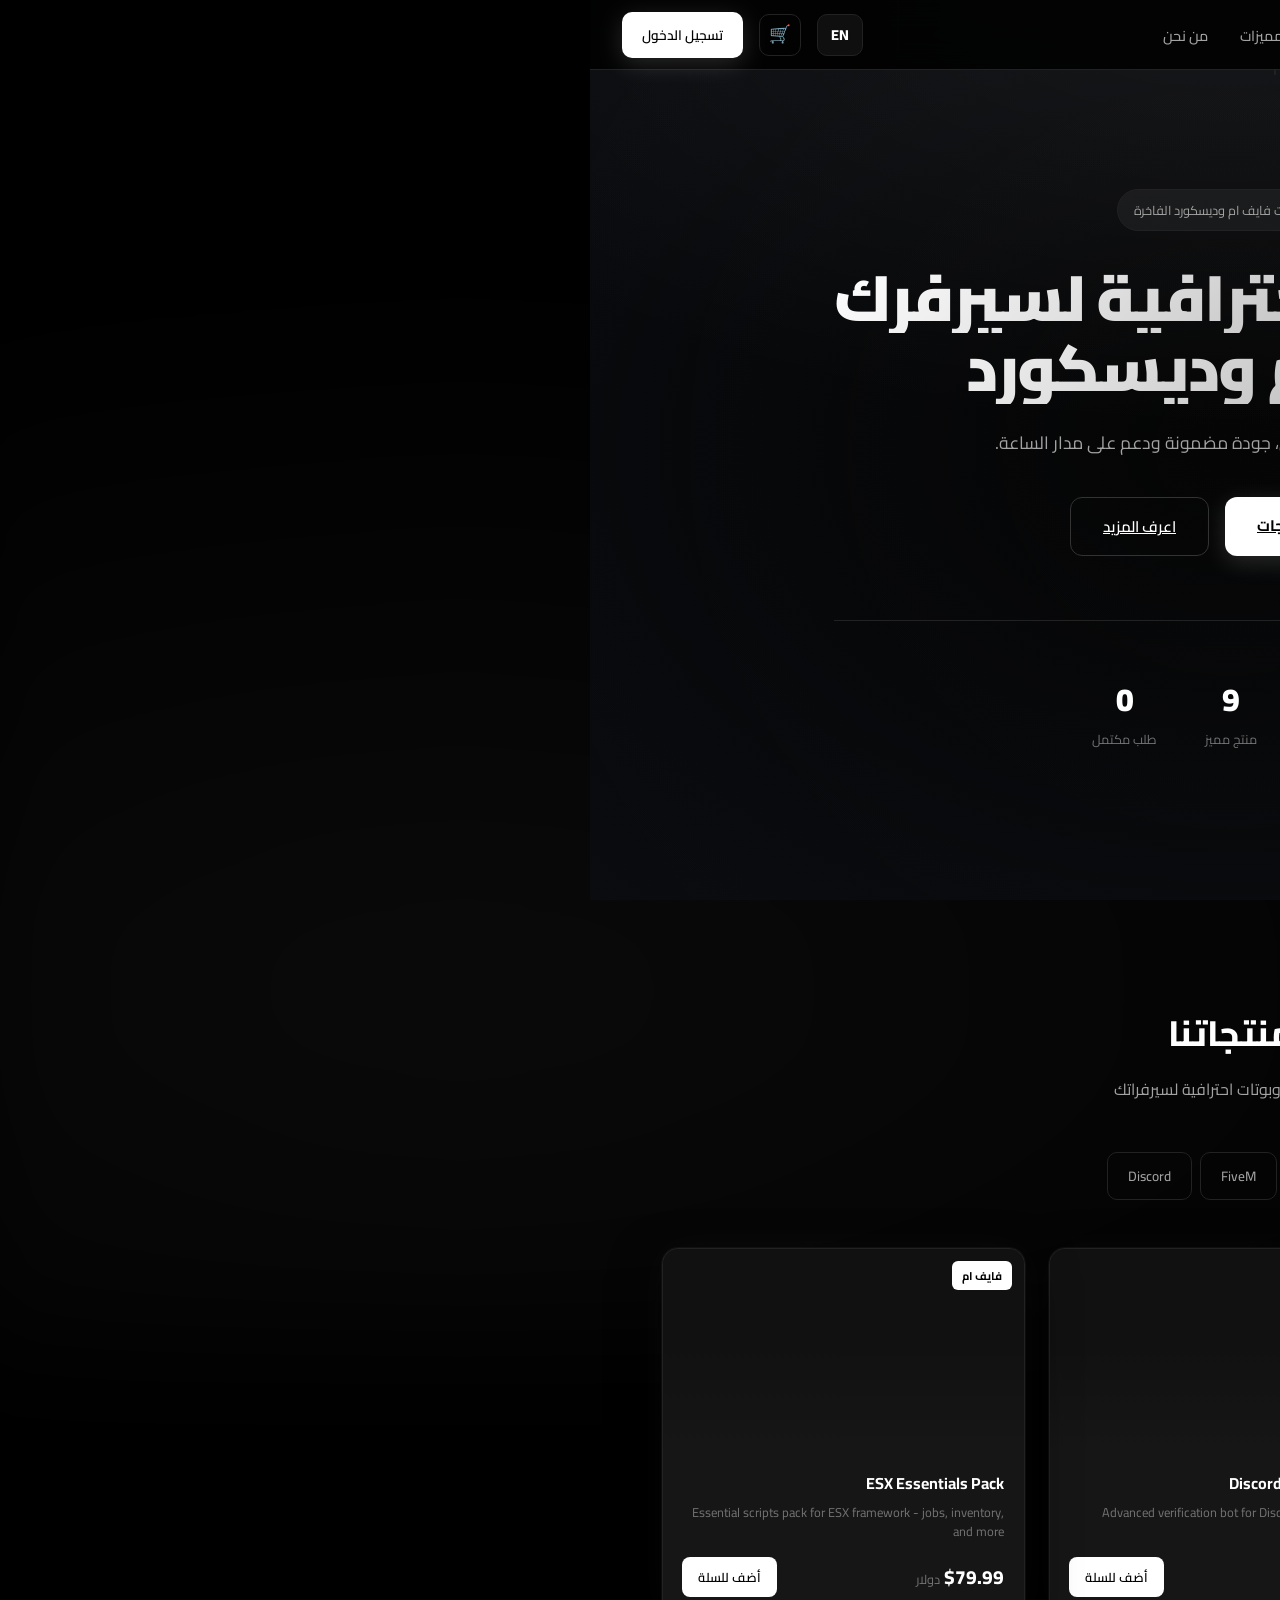
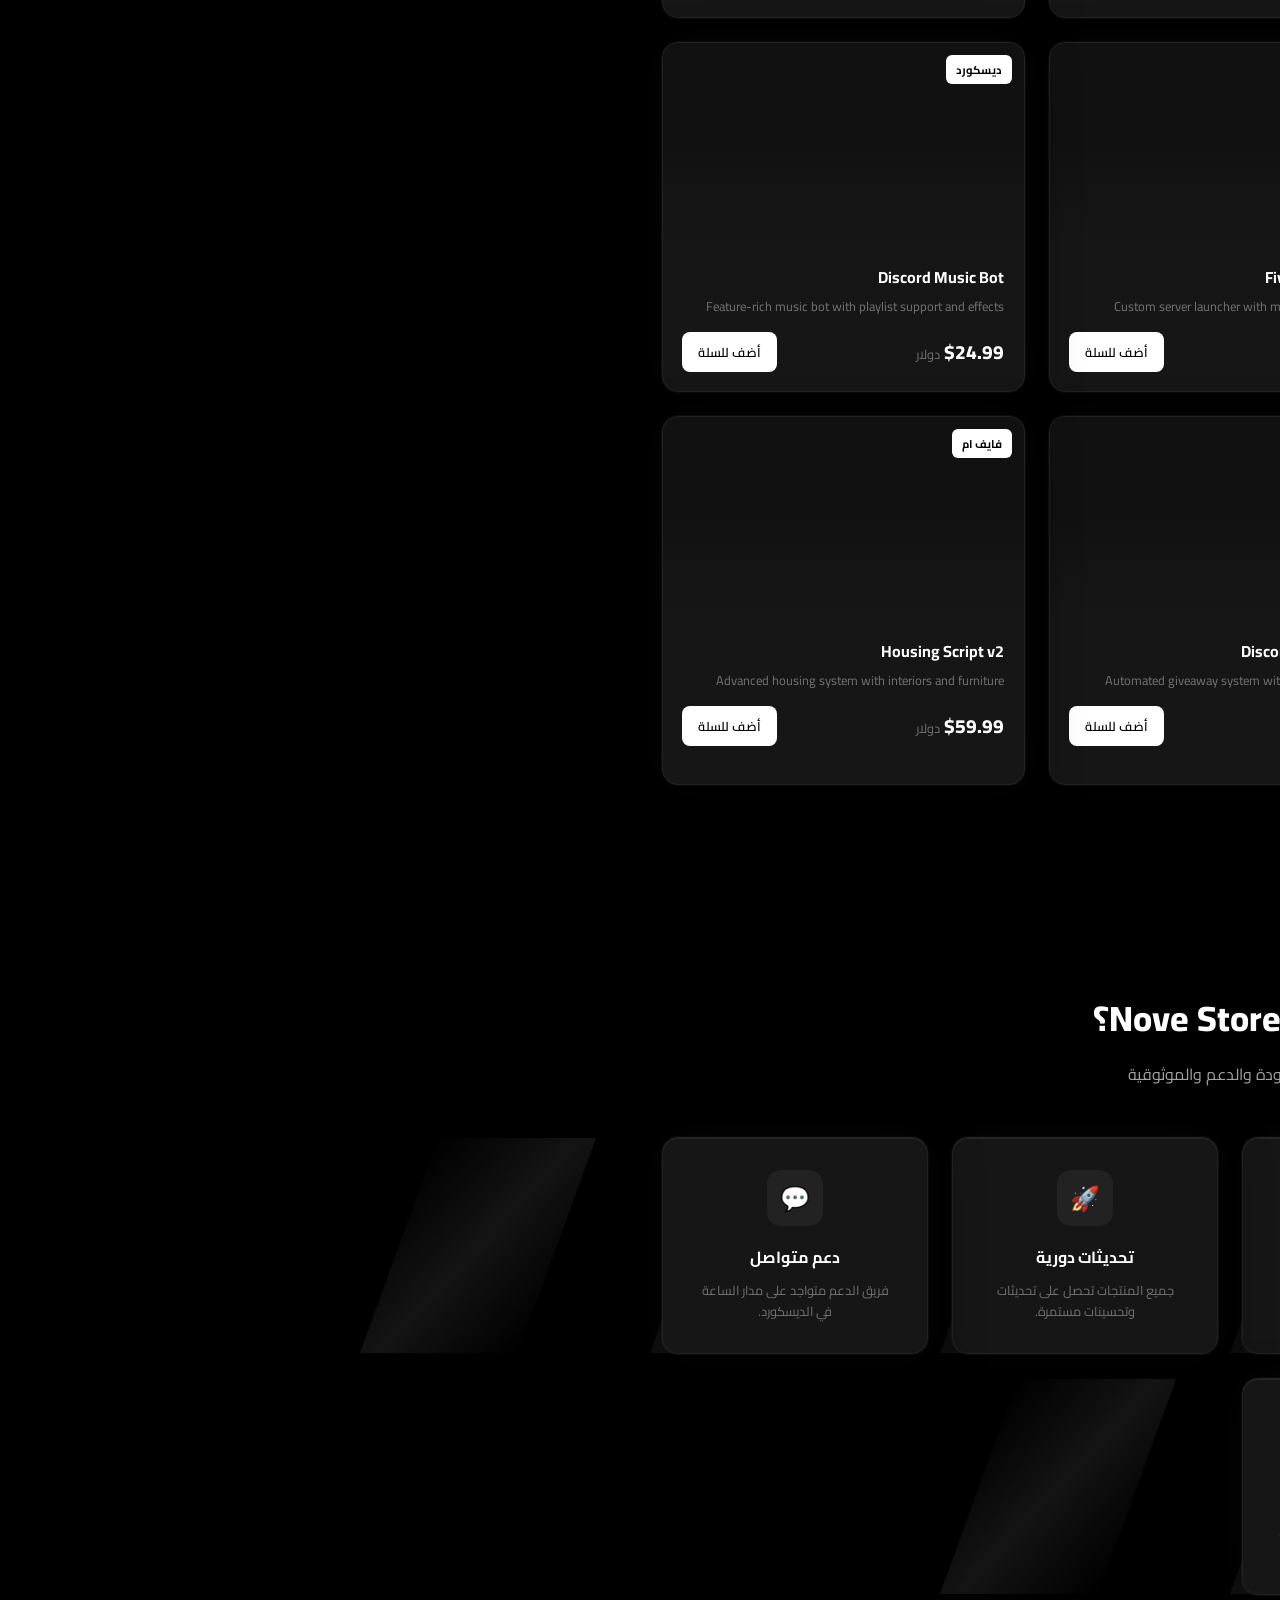
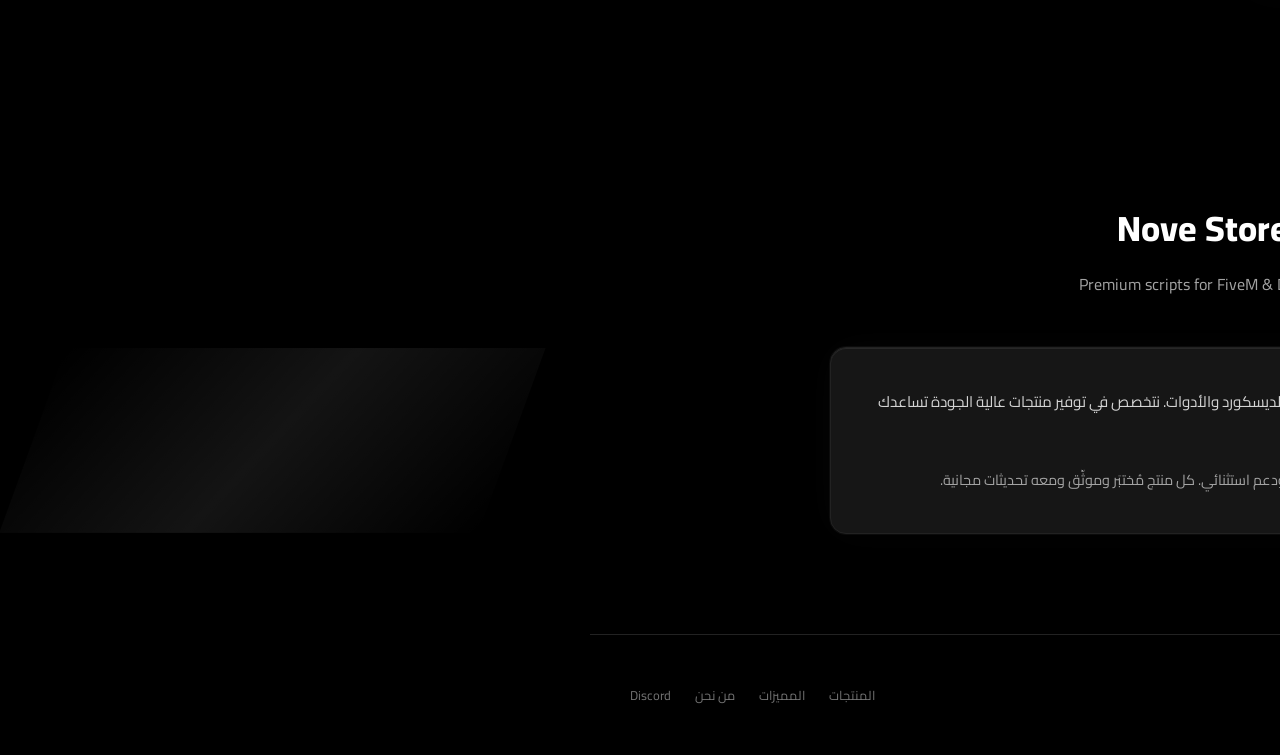
==== commit f774faef: "Remove all Google sign-in code and references from the site" ====
--- a/index.html
+++ b/index.html
@@ -7,7 +7,6 @@
   <meta name="description" content="Premium FiveM scripts, Discord bots, and gaming resources.">
   <link rel="stylesheet" href="css/style.css">
   <link rel="icon" href="data:image/svg+xml,<svg xmlns='http://www.w3.org/2000/svg' viewBox='0 0 100 100'><text y='.9em' font-size='90'>N</text></svg>">
-  <meta name="google-site-verification" content="wx_KM7F-2cNp20fFD4gjqsaXi8DRKbb-esduzC3COPY" />
 </head>
 <body>
 
@@ -201,20 +200,10 @@
               <label data-i18n="password_label">Password</label>
               <input type="password" id="auth-password" placeholder="\u2022\u2022\u2022\u2022\u2022\u2022" required minlength="6">
             </div>
-            <button type="submit" class="auth-google-btn" style="background:var(--primary); color:#fff; margin-top:0.5rem;">
+            <button type="submit" class="auth-submit-btn" style="background:var(--primary); color:#fff; margin-top:0.5rem;">
               <span data-i18n="tab_login">Login</span>
             </button>
           </form>
-          <div class="auth-divider" data-i18n="or_label">or</div>
-          <button class="auth-google-btn" onclick="APP.loginWithGoogle()">
-            <svg width="20" height="20" viewBox="0 0 24 24">
-              <path d="M22.56 12.25c0-.78-.07-1.53-.2-2.25H12v4.26h5.92a5.06 5.06 0 0 1-2.2 3.32v2.77h3.57c2.08-1.92 3.28-4.74 3.28-8.1z" fill="#4285F4"/>
-              <path d="M12 23c2.97 0 5.46-.98 7.28-2.66l-3.57-2.77c-.98.66-2.23 1.06-3.71 1.06-2.86 0-5.29-1.93-6.16-4.53H2.18v2.84C3.99 20.53 7.7 23 12 23z" fill="#34A853"/>
-              <path d="M5.84 14.09c-.22-.66-.35-1.36-.35-2.09s.13-1.43.35-2.09V7.07H2.18C1.43 8.55 1 10.22 1 12s.43 3.45 1.18 4.93l2.85-2.22.81-.62z" fill="#FBBC05"/>
-              <path d="M12 5.38c1.62 0 3.06.56 4.21 1.64l3.15-3.15C17.45 2.09 14.97 1 12 1 7.7 1 3.99 3.47 2.18 7.07l3.66 2.84c.87-2.6 3.3-4.53 6.16-4.53z" fill="#EA4335"/>
-            </svg>
-            <span data-i18n="google_signin">Sign in with Google</span>
-          </button>
         </div>
 
         <!-- REGISTER FORM -->
@@ -232,20 +221,10 @@
               <label data-i18n="password_label">Password</label>
               <input type="password" id="reg-password" placeholder="\u2022\u2022\u2022\u2022\u2022\u2022" required minlength="6">
             </div>
-            <button type="submit" class="auth-google-btn" style="background:var(--primary); color:#fff; margin-top:0.5rem;">
+            <button type="submit" class="auth-submit-btn" style="background:var(--primary); color:#fff; margin-top:0.5rem;">
               <span data-i18n="tab_register">Register</span>
             </button>
           </form>
-          <div class="auth-divider" data-i18n="or_label">or</div>
-          <button class="auth-google-btn" onclick="APP.loginWithGoogle()">
-            <svg width="20" height="20" viewBox="0 0 24 24">
-              <path d="M22.56 12.25c0-.78-.07-1.53-.2-2.25H12v4.26h5.92a5.06 5.06 0 0 1-2.2 3.32v2.77h3.57c2.08-1.92 3.28-4.74 3.28-8.1z" fill="#4285F4"/>
-              <path d="M12 23c2.97 0 5.46-.98 7.28-2.66l-3.57-2.77c-.98.66-2.23 1.06-3.71 1.06-2.86 0-5.29-1.93-6.16-4.53H2.18v2.84C3.99 20.53 7.7 23 12 23z" fill="#34A853"/>
-              <path d="M5.84 14.09c-.22-.66-.35-1.36-.35-2.09s.13-1.43.35-2.09V7.07H2.18C1.43 8.55 1 10.22 1 12s.43 3.45 1.18 4.93l2.85-2.22.81-.62z" fill="#FBBC05"/>
-              <path d="M12 5.38c1.62 0 3.06.56 4.21 1.64l3.15-3.15C17.45 2.09 14.97 1 12 1 7.7 1 3.99 3.47 2.18 7.07l3.66 2.84c.87-2.6 3.3-4.53 6.16-4.53z" fill="#EA4335"/>
-            </svg>
-            <span data-i18n="google_signin">Sign in with Google</span>
-          </button>
         </div>
 
         <p style="text-align:center; font-size: 0.8rem; color: var(--gray-500); margin-top:1rem;" data-i18n="terms_note">
--- a/css/style.css
+++ b/css/style.css
@@ -1197,7 +1197,7 @@
 .auth-form .form-group input:focus {
   border-color: var(--primary);
 }
-.auth-google-btn {
+.auth-submit-btn {
   width: 100%;
   padding: 14px;
   background: var(--white);
@@ -1215,11 +1215,11 @@
   transition: all 0.3s ease;
 }
 
-.auth-google-btn:hover {
+.auth-submit-btn:hover {
   background: var(--gray-200);
 }
 
-.auth-google-btn img {
+.auth-submit-btn img {
   width: 20px;
   height: 20px;
 }
